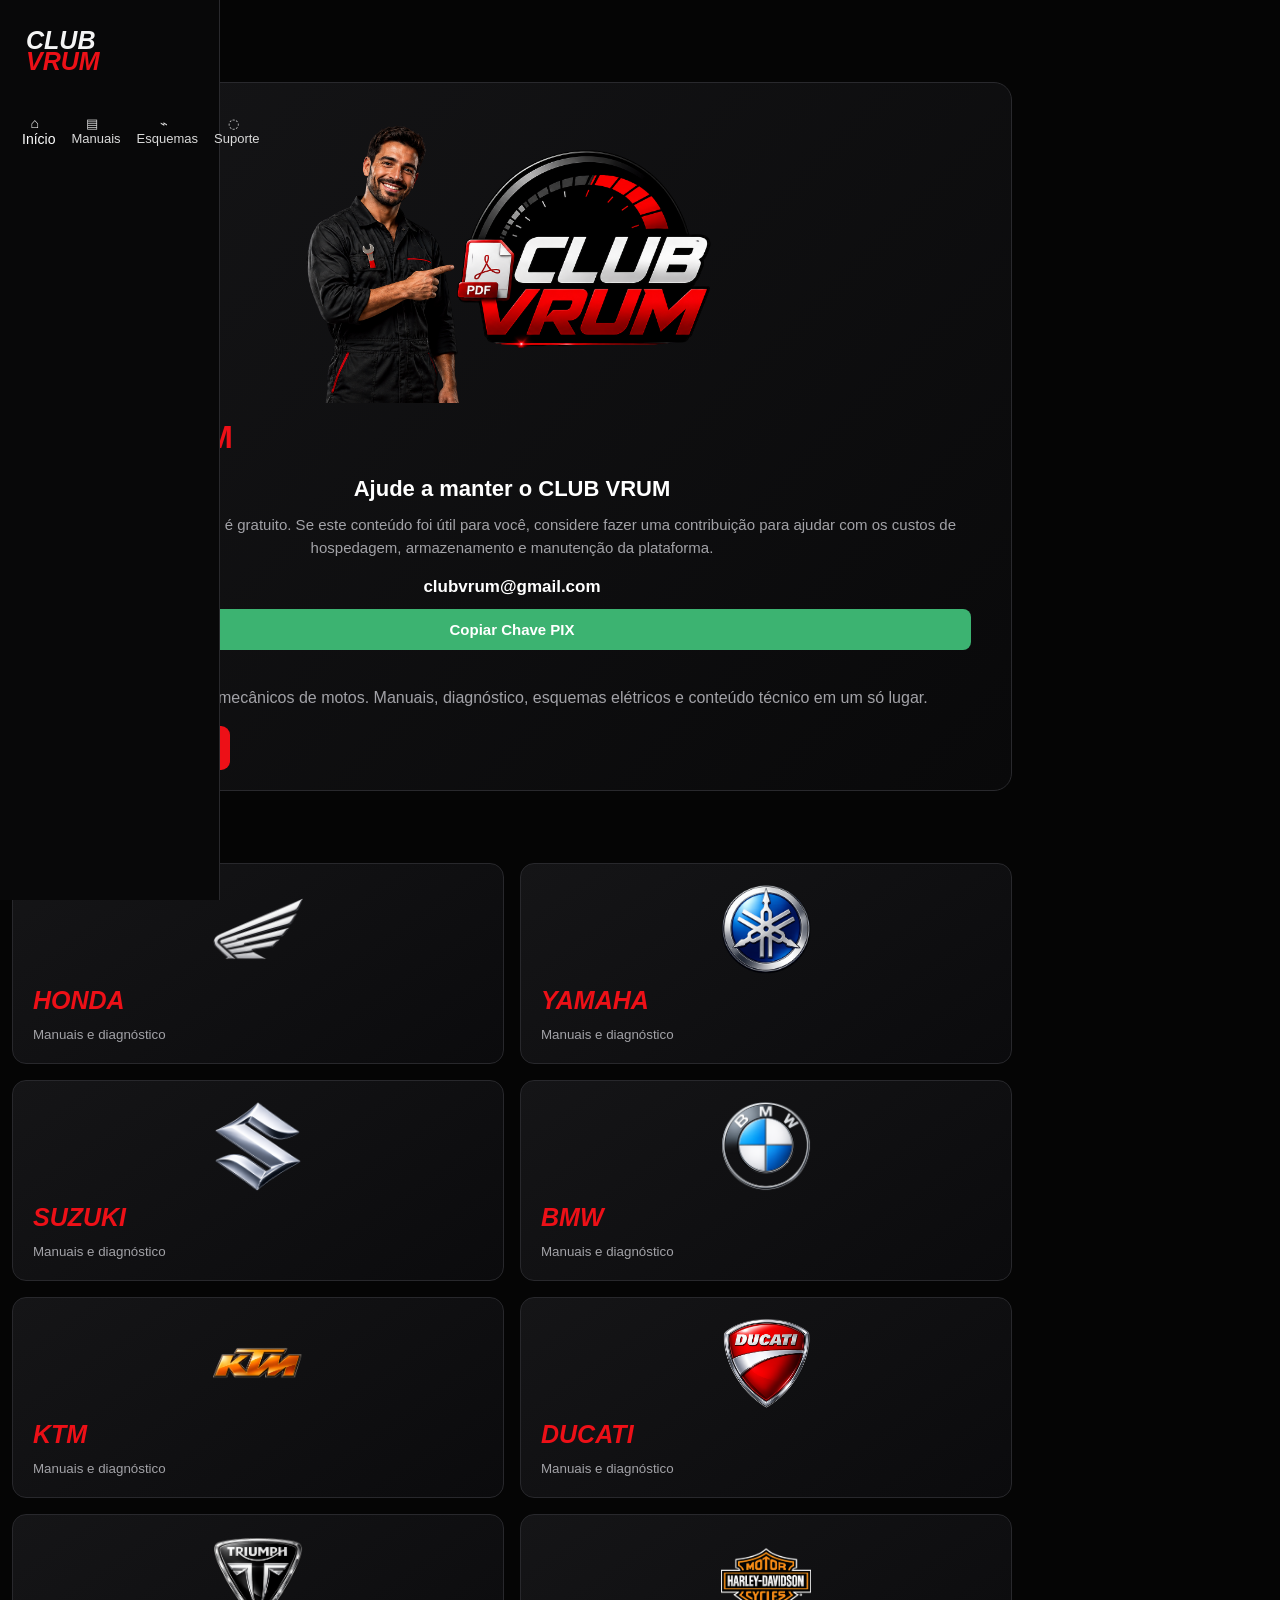
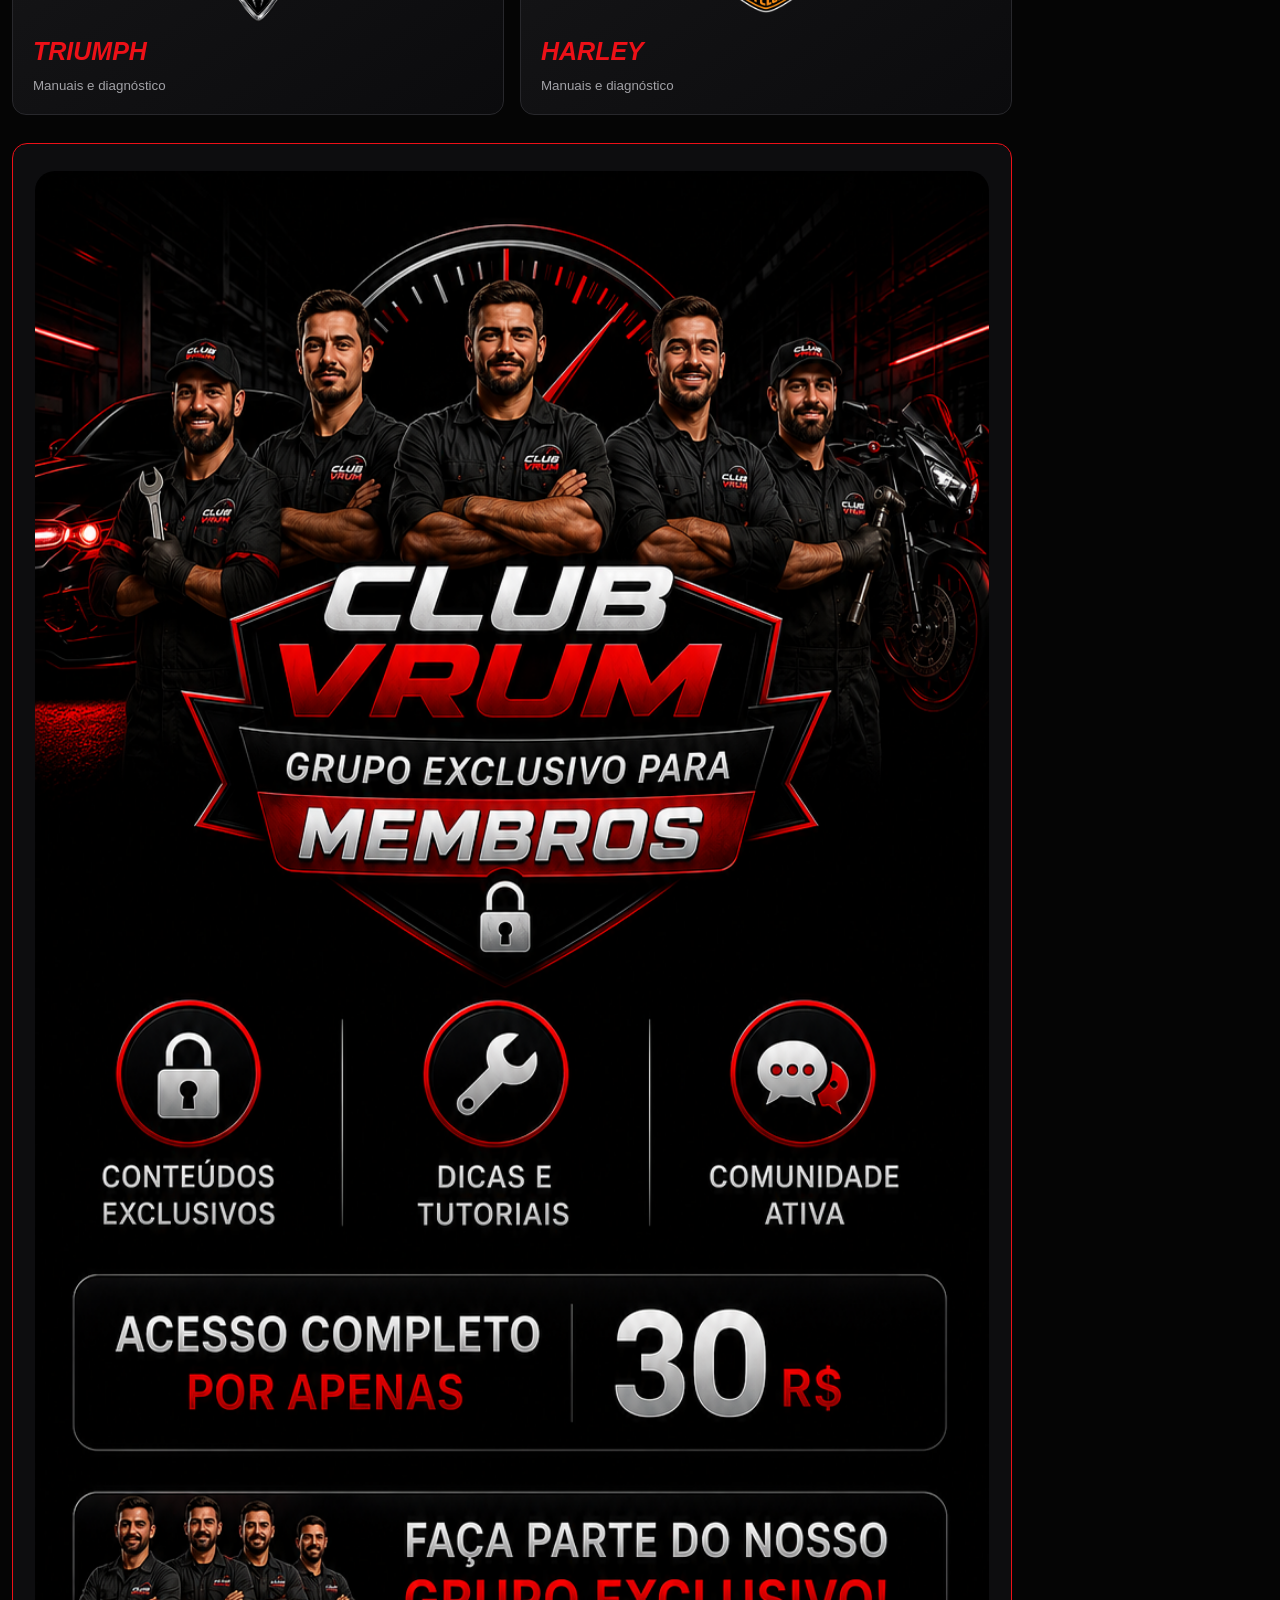
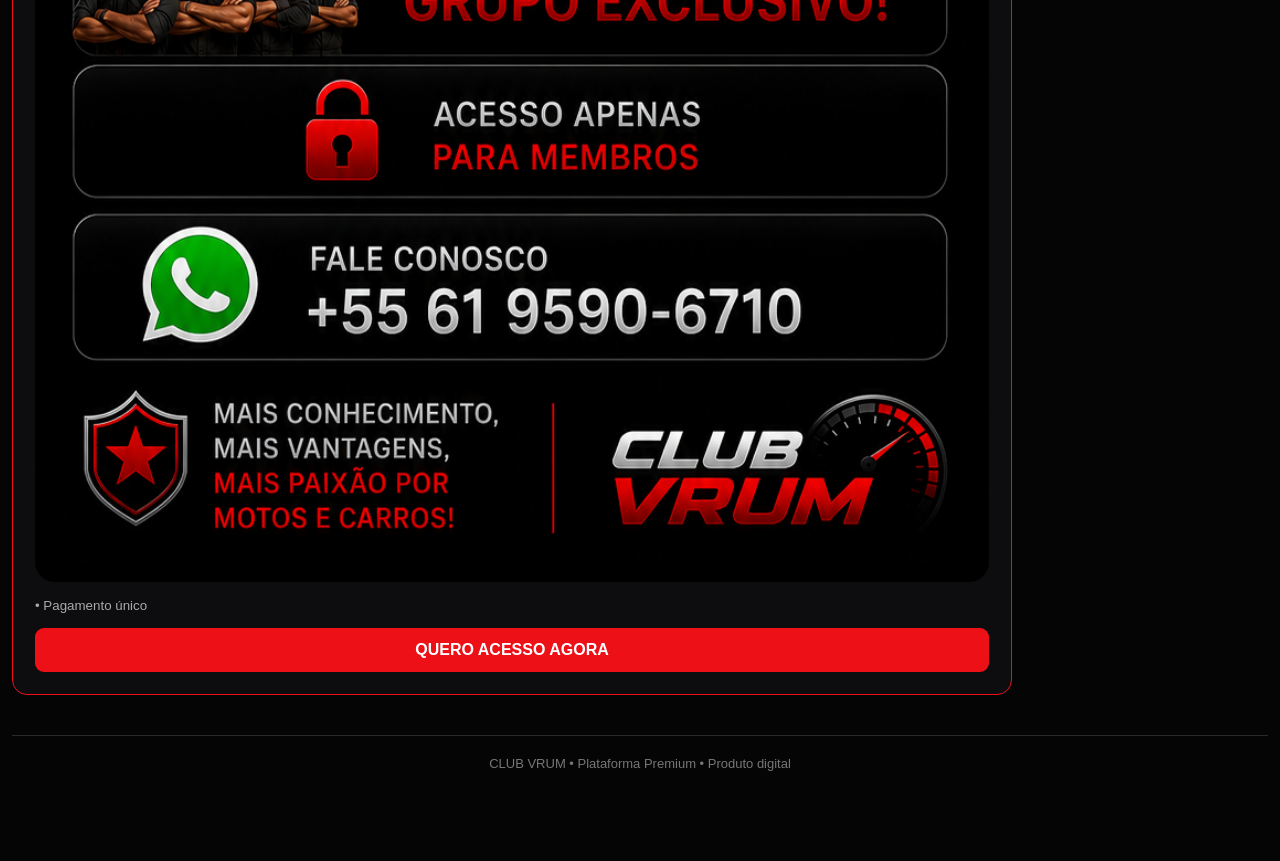
==== index.html @ db2cb75e "primeiro commit" ====
<!DOCTYPE html>
<html lang="pt-BR">
<head>
  <link rel="manifest" href="manifest.json">
  
  
<meta charset="UTF-8">
<meta name="viewport" content="width=device-width, initial-scale=1, viewport-fit=cover">

<meta name="theme-color" content="#000000">
<meta name="mobile-web-app-capable" content="yes">
<meta name="apple-mobile-web-app-capable" content="yes">
<meta name="apple-mobile-web-app-status-bar-style" content="black">


<title>CLUB VRUM</title>

<link rel="stylesheet" href="style.css">
</head>

<body>

<div class="app">

<aside class="sidebar">

<div class="brand">
  CLUB
  <span>VRUM</span>
  
</div>

<nav class="nav">

<button class="active" onclick="showPage('inicio',this)">
  ⌂ &nbsp; Início
</button>

<button onclick="showPage('manuais',this)">
  ▤ &nbsp; Manuais
</button>

<button onclick="showPage('esquemas',this)">
  ⌁ &nbsp; Esquemas
</button>

<button onclick="showPage('suporte',this)">
  ◌ &nbsp; Suporte
</button>


</nav>

</aside>


<main class="main">

<div class="top">

<div class="user">
  ● Área do Mecânico
</div>


</div>


<!-- INÍCIO -->

<section id="inicio" class="page">

<div class="hero">

<div>
<img src="img/logo6.png" class="logo2" alt="logo6">
<p></p>
<h1>
  CLUB <span>VRUM</span>
</h1>

<div class="apoio">
  
  <h3>Ajude a manter o CLUB VRUM</h3>
  
  <p>
    O acesso aos manuais é gratuito. Se este conteúdo foi útil para você,
    considere fazer uma contribuição para ajudar com os custos de hospedagem,
    armazenamento e manutenção da plataforma.
  </p>
  
  <div class="pix">
    <div id="chavePix">clubvrum@gmail.com</div>
    
    <button onclick="copiarPix()">
      Copiar Chave PIX
    </button>
  </div>
  
</div>

<script>
  function copiarPix() {
    navigator.clipboard.writeText("clubvrum@gmail.com");
    alert("Chave PIX copiada!");
  }
</script>


<p>
  
Plataforma premium para mecânicos de motos.
Manuais, diagnóstico, esquemas elétricos e conteúdo técnico em um só lugar.
</p>

<button
  class="cta"
  onclick="openPage('manuais',1)"
>
ACESSAR MANUAIS
</button>

</div>

<div class="hero-art">
VRUM
</div>

</div>


<div class="section">

<h2>Marcas</h2>

<div class="grid" id="brands">
<div class="card" data-key="honda">
    <img src="img/honda.png" class="marcas-icon" alt="Honda">
    <div class="brand-name">HONDA</div>
    <small class="muted">Manuais e diagnóstico</small>
</div>

<div class="card" data-key="yamaha">
    <img src="img/yamaha.png" class="marcas-icon" alt="Yamaha">
    <div class="brand-name">YAMAHA</div>
    <small class="muted">Manuais e diagnóstico</small>
</div>

<div class="card" data-key="suzuki">
  <img src="img/suzuki.png" class="marcas-icon" alt="suzuki">
<div class="brand-name">SUZUKI</div>
<small class="muted">Manuais e diagnóstico</small>
</div>

<div class="card" data-key="bmw">
   <img src="img/bmw.png" class="marcas-icon" alt="bmw">
<div class="brand-name">BMW</div>
<small class="muted">Manuais e diagnóstico</small>
</div>

<div class="card" data-key="ktm">
  <img src="img/ktm.png" class="marcas-icon" alt="ktm">
<div class="brand-name">KTM</div>
<small class="muted">Manuais e diagnóstico</small>
</div>

<div class="card" data-key="ducati">
  <img src="img/ducati.png" class="marcas-icon" alt="ducati">
<div class="brand-name">DUCATI</div>
<small class="muted">Manuais e diagnóstico</small>
</div>

<div class="card" data-key="triumph">
  <img src="img/triumph.png" class="marcas-icon" alt="triumph">
<div class="brand-name">TRIUMPH</div>
<small class="muted">Manuais e diagnóstico</small>
</div>

<div class="card" data-key="harley">
  <img src="img/harley.png" class="marcas-icon" alt="haley">
<div class="brand-name">HARLEY</div>
<small class="muted">Manuais e diagnóstico</small>
</div>

</div>
</div>


<div class="price">



  <img src="img/grupo.png" class="grupo" alt="haley">

<div>
<p></p>
<small>
• Pagamento único
</small>
</div>

<button
class="cta"
onclick="window.open('https://wa.me/qr/I2EMFIJYJ7TVD1')"
>
QUERO ACESSO AGORA
</button>
</div>

</section>


<!-- MANUAIS -->

<section
id="manuais"
class="page"
style="display:none"
>



<div class="card drive-search">

<div class="field">
<img src="img/logo2.png" class="logo2" alt="">

<label for="driveSearch">
<h4>Atenção: É necessário possuir uma conta no Google Drive para armazenar e gerenciar os manuais. Após criar sua conta, você poderá fazer o upload dos arquivos.</h4><p>
    Buscar manual no Google Drive
  </p>

</label>

<input
id="driveSearch"
placeholder="Ex.: Honda-cb-300"
onkeydown="if(event.key==='Enter') searchDrive()"
>

</div>


<button
class="cta"
onclick="searchDrive()"
>
BUSCAR PDFs
</button>


<div
id="driveStatus"
class="diagnostic-result"
>
</div>

<div
    id="driveResults"
    class="drive-results"
>
</div>

</div>

</section>




<!-- ESQUEMAS -->

<section
id="esquemas"
class="page"
style="display:none"
>

<h1>Esquemas Elétricos</h1>

<p>
Acesso organizado aos esquemas por marca e modelo.
</p>


<div class="grid">

<div class="card">
<b>⚡ Injeção eletrônica</b>
<p>Diagramas e conexões.</p>
</div>

<div class="card">
<b>⚡ Sistema de carga</b>
<p>Alternador e regulador.</p>
</div>

<div class="card">
<b>⚡ Partida</b>
<p>Relés e motor de partida.</p>
</div>

</div>

</section>


<!-- SUPORTE -->

<section
id="suporte"
class="page"
style="display:none"
>

<h1>Suporte Técnico</h1>

<p>
Central de atendimento e orientação para membros.
</p>


<div class="card">

<h3>
Precisa de ajuda?
</h3>

<p>
Entre em contato pelo WhatsApp para atendimento.
</p>

<button
class="cta"
onclick="window.open('https://wa.me/qr/I2EMFIJYJ7TVD1')"
>
ABRIR WHATSAPP
</button>

</div>

</section>



<div class="footer">
CLUB VRUM • Plataforma Premium • Produto digital
</div>

</main>

</div>

<script>
if ('serviceWorker' in navigator) {
  navigator.serviceWorker.register('./sw.js');
}
</script>




<script src="loader.js"></script>
<script src="script.js"></script>
</body>
</html>
---- style.css ----
:root {
  --bg: #050505;
  --panel: #101012;
  --panel2: #171719;
  --red: #ed1017;
  --text: #f4f4f4;
  --muted: #a2a2a7;
  --line: #29292d;
}

* {
  box-sizing: border-box;
}

html,
body {
  margin: 0;
  min-height: 100%;
  background: var(--bg);
  color: var(--text);
  font-family: Arial, Helvetica, sans-serif;
}

button,
input,
select {
  font: inherit;
}

button {
  cursor: pointer;
}

.app {
  min-height: 100vh;
  display: flex;
}

/* ===========================
   MENU LATERAL (DESKTOP)
=========================== */



.apoio {
  border-radius: 12px;
  padding: 20px;
  color: #ddd;
  text-align: center;
}

.apoio h3 {
  margin: 0 0 12px;
  color: #fff;
  font-size: 22px;
}

.apoio p {
  margin: 0;
  color: #aaa;
  line-height: 1.6;
  font-size: 15px;
}

.pix {
  margin-top: 18px;
}

#chavePix {
  color: #fff;
  font-size: 17px;
  font-weight: 600;
  margin-bottom: 12px;
  word-break: break-all;
}

.pix button {
  width: 100%;
  padding: 12px;
  border: none;
  border-radius: 8px;
  background: #3CB371;
  color: #fff;
  font-size: 15px;
  font-weight: 600;
  cursor: pointer;
}






.logo {
  width: 100%;
  height: 300px;
  object-fit: contain;
  display: block;
  margin: 0 auto 2px;
}

.logo2 {
  width: 100%;
height: 300px;
object-fit: contain;
display: block;
margin: 0 auto 2px;
}




.sidebar {
  position: fixed;
  left: 0;
  top: 0;
  bottom: 0;
  width: 220px;
  background: #080809;
  border-right: 1px solid var(--line);
  padding: 22px 14px;
  z-index: 10;
}

.brand {
  font-size: 25px;
  font-weight: 900;
  font-style: italic;
  line-height: .85;
  margin: 8px 12px 34px;
}

.brand span {
  display: block;
  color: var(--red);
}

.nav button {
  display: block;
  width: 100%;
  border: 0;
  background: transparent;
  color: #dadada;
  text-align: left;
  border-radius: 10px;
  padding: 13px 14px;
  margin: 5px 0;
  transition: .25s;
}

.nav button:hover {
  background: #19191c;
  color: #fff;
}

.nav button.active {
  background: transparent;
  color: #ffffff;
  font-size: 14px;
}

.main {
  margin-left: 220px;
  width: calc(100% - 220px);
  min-width: 0;
  padding: 22px 30px 40px;
  display: flex;
  flex-direction: column;
}

.top {
  display: flex;
  align-items: center;
  gap: 14px;
  margin-bottom: 22px;
}

.search {
  width: min(620px, 100%);
  background: #111113;
  border: 1px solid var(--line);
  border-radius: 10px;
  padding: 13px 16px;
  color: #fff;
  outline: none;
}

.search:focus {
  border-color: #555;
}

.user {
  border: 1px solid var(--line);
  border-radius: 10px;
  padding: 12px 15px;
  color: #bbb;
  white-space: nowrap;
}

.page {
  max-width: 1000px;
  
}

.page h1 {
  font-size: 40px;
  margin: 20px 0 10px;
}

.page p {
  color: var(--muted);
  line-height: 1.5;
}
/* ===========================
   HERO
=========================== */

.hero {
  padding: 28px;
  border: 1px solid var(--line);
  border-radius: 18px;
  background: linear-gradient(135deg, #151517, #09090a);
  display: flex;
  justify-content: space-between;
  align-items: center;
  gap: 25px;
}

.hero h1 {
  margin: 0;
  font-size: 38px;
  font-weight: 900;
  letter-spacing: 1px;
}

.hero h1 span {
  color: var(--red);
}

.hero-art {
  font-size: 70px;
  font-weight: 900;
  font-style: italic;
  color: #222;
}

/* ===========================
   SEÇÕES
=========================== */

.section {
  margin-top: 28px;
}

.section h2 {
  font-size: 22px;
  margin-bottom: 18px;
}

/* ===========================
   GRID DE MARCAS
=========================== */

.grid {
  display: grid;
  gap: 16px;
}

#brands {
  display: grid;
  grid-template-columns: repeat(3, 1fr);
  gap: 16px;
}

/* ===========================
   CARDS
=========================== */

.card {
  background: linear-gradient(145deg, #151517, #0b0b0d);
  border: 1px solid #28282c;
  border-radius: 14px;
  padding: 20px;
  transition: .25s;
}

.card:hover {
  border-color: var(--red);
  transform: translateY(-3px);
}

.brand-name {
  font-size: 25px;
  font-weight: 900;
  font-style: italic;
  color: var(--red);
  margin-bottom: 10px;
}

.muted {
  color: var(--muted);
}

/* ===========================
   LOGOS
=========================== */

.marcas-icon {
  width: 90px;
  height: 90px;
  object-fit: contain;
  display: block;
  margin: 0 auto 12px;
}


.grupo {
  width: 100%;
  object-fit: contain;
  margin-top: -10px;
  display: block;
height: auto;
margin: 05px 0;
padding: 0px;

border-radius: 20px
}



/* ===========================
   BOTÃO
=========================== */

.cta {
  background: var(--red);
  color: #fff;
  border: none;
  border-radius: 9px;
  padding: 13px 20px;
  font-weight: bold;
  transition: .25s;
}

.cta:hover {
  background: #ff1c23;
}

/* ===========================
   PREÇO
=========================== */

.price {
  display: flex;
  justify-content: space-between;
  align-items: center;
  gap: 20px;
  margin-top: 28px;
  padding: 22px;
  border: 1px solid var(--red);
  border-radius: 15px;
  background: #0d0d0f;
}

.price strong {
  font-size: 34px;
}

.price small {
  display: block;
  margin-top: 5px;
  color: #aaa;
}

/* ===========================
   FORMULÁRIOS
=========================== */

.form-card {
  max-width: 700px;
  padding: 24px;
  margin-top: 24px;
}

.field {
  margin-bottom: 18px;
}

.field label {
  display: block;
  margin-bottom: 8px;
  font-size: 14px;
  color: #ddd;
}

.field input,
.field select {
  width: 100%;
  height: 54px;
  background: #151517;
  border: 1px solid #303035;
  border-radius: 10px;
  color: #fff;
  padding: 0 15px;
  outline: none;
}

.field input:focus,
.field select:focus {
  border-color: var(--red);
}

.diagnostic-result {
  display: none;
  margin-top: 18px;
  padding: 16px;
  background: #111;
  border: 1px solid #333;
  border-radius: 10px;
  color: #ddd;
}
/* ===========================
   PESQUISA DRIVE
=========================== */

.drive-search{
  max-width:1000px;
  margin-top:0px;
}

.drive-search .field{
  margin-bottom:12px;
}

.drive-results{
  margin-top:20px;
}

#driveResults{
  display:flex;
  flex-direction:column;
  gap:12px;
}

#driveResults .card{
    display:flex;
    align-items:center;
    justify-content:space-between;
    padding:12px 16px;
    margin-bottom:10px;
    border-radius:10px;
}

.pdf-icon{
    font-size:22px;
    margin-right:12px;
}

.pdf-title{
    font-size:15px;
    margin:0;
}

#driveResults .card p{
    display:none; /* Esconde o texto "Manual técnico encontrado..." */
}

#driveResults .cta{
    width:auto;
    padding:8px 16px;
    margin:0;
}

/* ===========================
   PDF
=========================== */

.pdf-card{
  display:flex;
  flex-direction:column;
  gap:8px;
}

.pdf-icon{
  font-size:34px;
  color:var(--red);
  font-weight:900;
}

.pdf-title{
  font-size:17px;
  font-weight:bold;
  line-height:1.35;
  word-break:break-word;
}

/* ===========================
   STATUS
=========================== */

.loading{
  display:inline-block;
  margin-left:8px;
}

.error-box{
  color:#ff8b8b;
}

.success-box{
  color:#8cffae;
}

/* ===========================
   FOOTER
=========================== */

.footer{
  margin-top:40px;
  padding-top:20px;
  border-top:1px solid var(--line);
  text-align:center;
  color:#777;
  font-size:13px;
}

/* ===========================
   LOADER CLUB VRUM
=========================== */

#cvLoader{
  position:fixed;
  inset:0;
  background:rgba(0,0,0,.88);
  backdrop-filter:blur(6px);
  display:flex;
  justify-content:center;
  align-items:center;
  opacity:0;
  visibility:hidden;
  transition:.35s;
  z-index:999999;
}

#cvLoader.show{
  opacity:1;
  visibility:visible;
}

.cv-box{
  text-align:center;
}

.cv-box h2{
  color:#fff;
  font-size:34px;
  letter-spacing:2px;
  margin-bottom:12px;
}

.cv-box h2 span{
  color:var(--red);
}

#cvText{
  color:#999;
  margin-bottom:35px;
  font-size:17px;
  height:20px;
}

.cv-wave{
  display:flex;
  justify-content:center;
  gap:12px;
}

.cv-wave span{
  width:14px;
  height:14px;
  border-radius:50%;
  background:var(--red);
  animation:wave 1.2s infinite;
}

.cv-wave span:nth-child(2){
  animation-delay:.15s;
}

.cv-wave span:nth-child(3){
  animation-delay:.30s;
}

.cv-wave span:nth-child(4){
  animation-delay:.45s;
}

.cv-wave span:nth-child(5){
  animation-delay:.60s;
}

@keyframes wave{

  0%,100%{
    transform:translateY(0) scale(.6);
    opacity:.3;
  }

  50%{
    transform:translateY(-18px) scale(1.4);
    opacity:1;
    box-shadow:0 0 15px var(--red);
  }

}

/* ===========================
   RESPONSIVO
=========================== */

@media (max-width:768px){

  .sidebar{
    left:0;
    right:0;
    top:auto;
    bottom:0;
    width:100%;
    height:65px;
    padding:6px;
    border-top:1px solid var(--line);
    border-right:none;
    display:flex;
    justify-content:center;
    align-items:center;
    z-index:999;
  }

  #brands{
    grid-template-columns:repeat(2,1fr);
  }

  .brand{
    display:none;
  }

}

  .nav{
    display:flex;
    width:100%;
    justify-content:space-around;
    align-items:center;
  }

  .nav button{
    width:auto;
    margin:0;
    padding:8px;
    font-size:13px;
    text-align:center;
  }

  .main{
    margin-left:0;
    width:100%;
    padding:16px 12px 90px;
  }

  .hero{
    display:block;
    padding:20px;
  }

  .hero-art{
    display:none;
  }

  .hero h1{
    font-size:30px;
  }

  .page h1{
    font-size:32px;
  }

  #brands{
    grid-template-columns:repeat(2,1fr);
  }

  .price{
    display:block;
  }

  .price .cta{
    width:100%;
    margin-top:15px;
  }


@media (max-width:420px){

  #brands {
    grid-template-columns: repeat(2, 1fr);
  }

  .page h1{
    font-size:28px;
  }

  .cta{
    width:100%;
  }

}
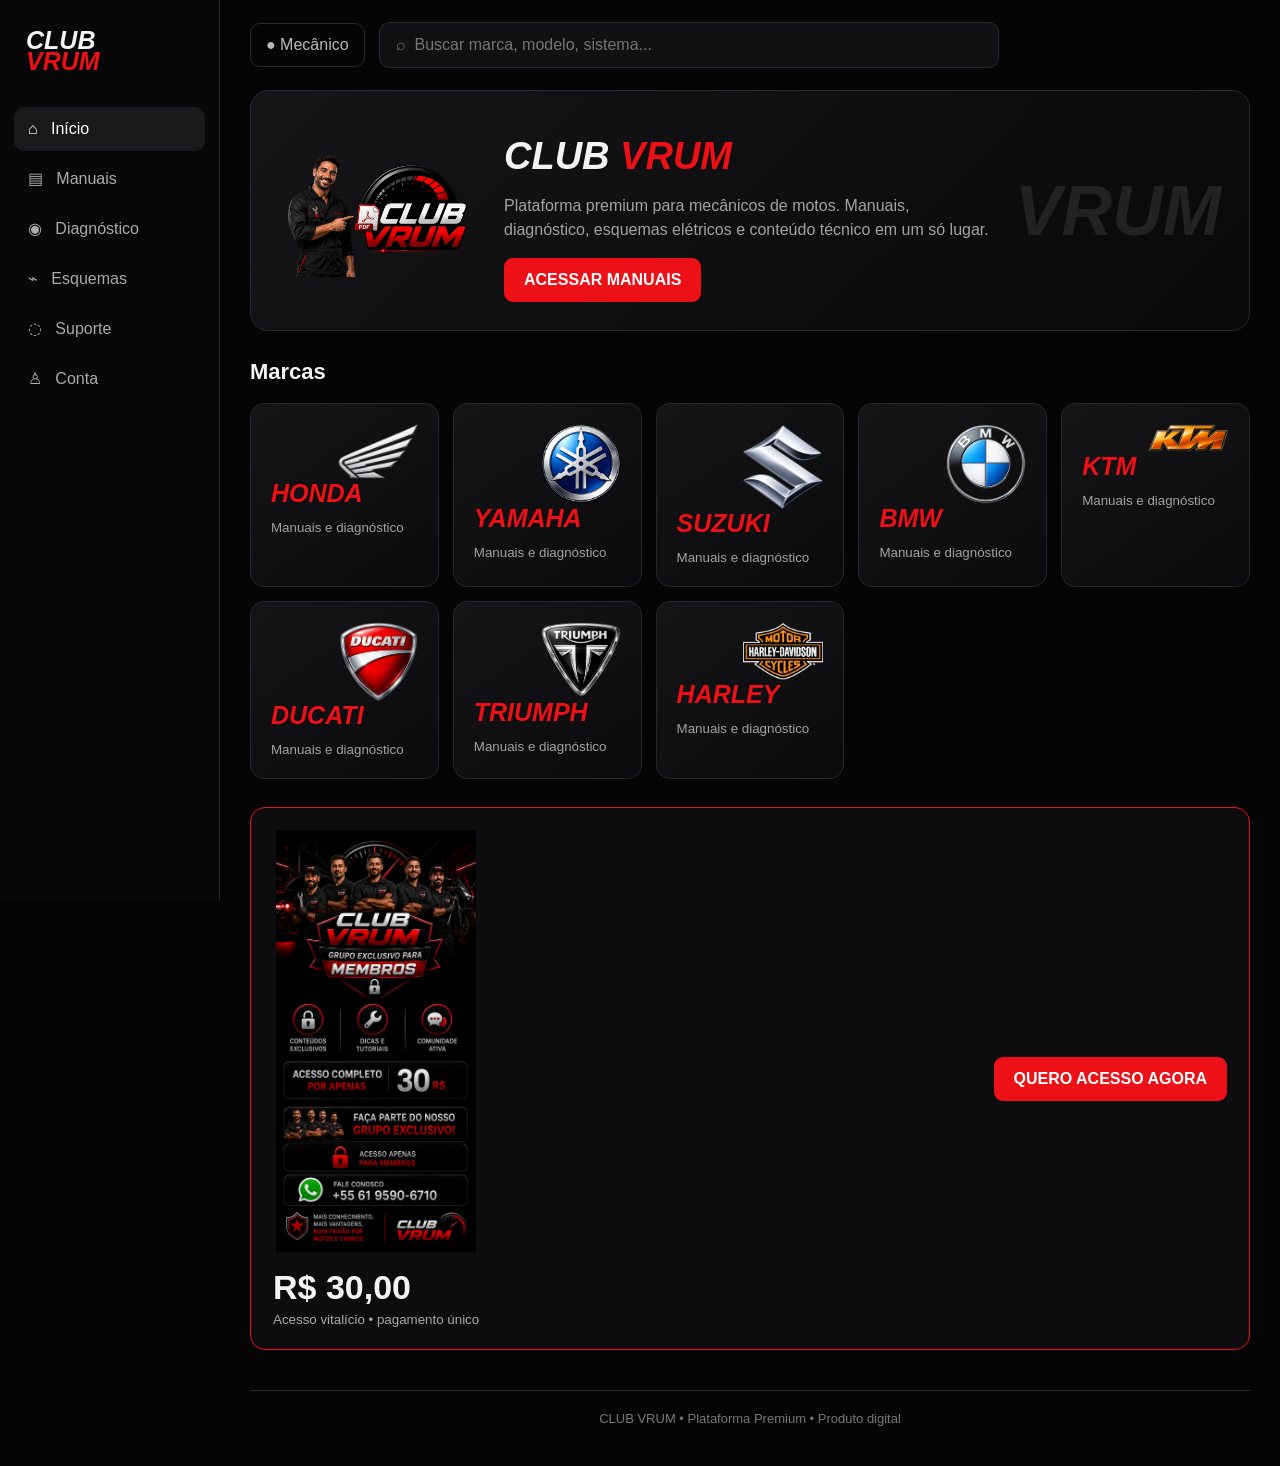
==== commit dec44c6d: "atualizaao proeto" ====
--- a/index.html
+++ b/index.html
@@ -1,366 +1,238 @@
 <!DOCTYPE html>
 <html lang="pt-BR">
+
 <head>
-  <link rel="manifest" href="manifest.json">
-  
-  
-<meta charset="UTF-8">
-<meta name="viewport" content="width=device-width, initial-scale=1, viewport-fit=cover">
-
-<meta name="theme-color" content="#000000">
-<meta name="mobile-web-app-capable" content="yes">
-<meta name="apple-mobile-web-app-capable" content="yes">
-<meta name="apple-mobile-web-app-status-bar-style" content="black">
-
-
-<title>CLUB VRUM</title>
-
-<link rel="stylesheet" href="style.css">
+  <meta charset="UTF-8">
+  <meta name="viewport" content="width=device-width, initial-scale=1, viewport-fit=cover">
+  <title>CLUB VRUM</title>
+  <link rel="stylesheet" href="style.css">
 </head>
 
 <body>
-
-<div class="app">
-
-<aside class="sidebar">
-
-<div class="brand">
-  CLUB
-  <span>VRUM</span>
-  
-</div>
-
-<nav class="nav">
-
-<button class="active" onclick="showPage('inicio',this)">
-  ⌂ &nbsp; Início
-</button>
-
-<button onclick="showPage('manuais',this)">
-  ▤ &nbsp; Manuais
-</button>
-
-<button onclick="showPage('esquemas',this)">
-  ⌁ &nbsp; Esquemas
-</button>
-
-<button onclick="showPage('suporte',this)">
-  ◌ &nbsp; Suporte
-</button>
-
-
-</nav>
-
-</aside>
-
-
-<main class="main">
-
-<div class="top">
-
-<div class="user">
-  ● Área do Mecânico
-</div>
-
-
-</div>
-
-
-<!-- INÍCIO -->
-
-<section id="inicio" class="page">
-
-<div class="hero">
-
-<div>
-<img src="img/logo6.png" class="logo2" alt="logo6">
-<p></p>
-<h1>
-  CLUB <span>VRUM</span>
-</h1>
-
-<div class="apoio">
-  
-  <h3>Ajude a manter o CLUB VRUM</h3>
-  
-  <p>
-    O acesso aos manuais é gratuito. Se este conteúdo foi útil para você,
-    considere fazer uma contribuição para ajudar com os custos de hospedagem,
-    armazenamento e manutenção da plataforma.
-  </p>
-  
-  <div class="pix">
-    <div id="chavePix">clubvrum@gmail.com</div>
-    
-    <button onclick="copiarPix()">
-      Copiar Chave PIX
-    </button>
+  <div class="app">
+    <aside class="sidebar">
+
+      <div class="brand">CLUB <span>VRUM</span></div>
+      <nav class="nav">
+        <button class="active" onclick="showPage('inicio',this)">⌂ &nbsp; Início</button>
+        <button onclick="showPage('manuais',this)">▤ &nbsp; Manuais</button>
+        <button onclick="showPage('diagnostico',this)">◉ &nbsp; Diagnóstico</button>
+        <button onclick="showPage('esquemas',this)">⌁ &nbsp; Esquemas</button>
+        <button onclick="showPage('suporte',this)">◌ &nbsp; Suporte</button>
+        <button onclick="showPage('conta',this)">♙ &nbsp; Conta</button>
+      </nav>
+    </aside>
+
+    <main class="main">
+      <div class="top">
+        <div class="user">● Mecânico</div>
+        <input id="search" class="search" placeholder="⌕  Buscar marca, modelo, sistema..." oninput="filterBrands()">
+      </div>
+
+      <section id="inicio" class="page">
+        <div class="hero">
+          <img src="img/logo.png" class="logo" alt="">
+          <div>
+            <p></p>
+            <h1>CLUB <span>VRUM</span></h1>
+            <p>Plataforma premium para mecânicos de motos. Manuais, diagnóstico, esquemas elétricos e conteúdo técnico
+              em um só lugar.</p><button class="cta" onclick="openPage('manuais',1)">ACESSAR MANUAIS</button>
+          </div>
+          <div class="hero-art">VRUM</div>
+        </div>
+        <div class="section">
+          <h2>Marcas</h2>
+          <div class="grid" id="brands">
+            <div class="card" data-key="honda"><img src="img/honda.png" class="marcas" alt="">
+              <div class="brand-name">HONDA</div><small class="muted">Manuais e diagnóstico</small>
+            </div>
+            <div class="card" data-key="yamaha"><img src="img/yamaha.png" class="marcas" alt="">
+              <div class="brand-name">YAMAHA</div><small class="muted">Manuais e diagnóstico</small>
+            </div>
+            <div class="card" data-key="suzuki"><img src="img/suzuki.png" class="marcas" alt="">
+              <div class="brand-name">SUZUKI</div><small class="muted">Manuais e diagnóstico</small>
+            </div>
+            <div class="card" data-key="bmw"><img src="img/bmw.png" class="marcas" alt="">
+              <div class="brand-name">BMW</div><small class="muted">Manuais e diagnóstico</small>
+            </div>
+            <div class="card" data-key="ktm"><img src="img/ktm.png" class="marcas" alt="">
+              <div class="brand-name">KTM</div><small class="muted">Manuais e diagnóstico</small>
+            </div>
+            <div class="card" data-key="ducati"><img src="img/ducati.png" class="marcas" alt="">
+              <div class="brand-name">DUCATI</div><small class="muted">Manuais e diagnóstico</small>
+            </div>
+            <div class="card" data-key="triumph"><img src="img/triumph.png" class="marcas" alt="">
+              <div class="brand-name">TRIUMPH</div><small class="muted">Manuais e diagnóstico</small>
+            </div>
+            <div class="card" data-key="harley"><img src="img/harley.png" class="marcas" alt="">
+              <div class="brand-name">HARLEY</div><small class="muted">Manuais e diagnóstico</small>
+            </div>
+          </div>
+        </div>
+        <div class="price">
+          <div><img src="img/grupo.png" class="grupo" alt="">
+            <p></p><strong>R$ 30,00</strong><small>Acesso vitalício • pagamento único</small>
+          </div><button class="cta" onclick="alert('Área de pagamento demonstrativa. Integre seu checkout aqui.')">QUERO
+            ACESSO AGORA</button>
+        </div>
+      </section>
+
+
+
+
+
+
+
+
+
+
+
+
+
+
+
+      <section id="manuais" class="page" style="display:none">
+
+
+
+        <div class="card drive-search">
+
+          <div class="field">
+            <img src="img/logo.png" class="logo" alt="">
+
+
+
+
+            <div class="apoio">
+
+              <h3>Ajude a manter o CLUB VRUM'</h3>
+
+              <p>
+                O acesso aos manuais é gratuito. Se este conteúdo foi útil para você,
+                considere fazer uma contribuição para ajudar com os custos de hospedagem,
+                armazenamento e manutenção da plataforma.
+              </p>
+
+              <div class="pix">
+                <div id="chavePix">clubvrum@gmail.com</div>
+
+                <button onclick="copiarPix()">
+                  Copiar Chave PIX
+                </button>
+              </div>
+
+            </div>
+
+            <script>
+              function copiarPix() {
+                navigator.clipboard.writeText("clubvrum@gmail.com");
+                alert("Chave PIX copiada!");
+              }
+            </script>
+
+
+
+            <label for="driveSearch">
+              <h4>Atenção: É necessário possuir uma conta no Google Drive para armazenar e gerenciar os manuais. Após
+                criar sua conta, você poderá fazer o upload dos arquivos.</h4>
+              <p>
+                Buscar manual no Google Drive
+              </p>
+
+            </label>
+
+            <input id="driveSearch" placeholder="Ex.: Honda-cb-300" onkeydown="if(event.key==='Enter') searchDrive()">
+
+          </div>
+
+
+          <button class="cta" onclick="searchDrive()">
+            BUSCAR PDFs
+          </button>
+
+
+          <div id="driveStatus" class="diagnostic-result">
+          </div>
+
+          <div id="driveResults" class="drive-results">
+          </div>
+
+        </div>
+
+      </section>
+
+
+
+
+
+
+      <section id="diagnostico" class="page" style="display:none">
+        <h1>Diagnóstico</h1>
+        <p>Selecione uma marca e modelo para iniciar uma consulta técnica.</p>
+        <div class="card form-card">
+          <div class="field"><label for="marca">Marca da motocicleta</label>
+            <select id="marca" onchange="loadModels()">
+              <option value="">Selecione uma marca...</option>
+              <option>Honda</option>
+              <option>Yamaha</option>
+              <option>Suzuki</option>
+              <option>BMW</option>
+              <option>KTM</option>
+              <option>Ducati</option>
+              <option>Triumph</option>
+              <option>Harley-Davidson</option>
+            </select>
+          </div>
+          <div class="field"><label for="modelo">Modelo</label>
+            <select id="modelo" disabled>
+              <option value="">Primeiro selecione a marca...</option>
+            </select>
+          </div>
+          <button class="cta" onclick="startDiagnostic()">INICIAR DIAGNÓSTICO</button>
+          <div id="result" class="diagnostic-result"></div>
+        </div>
+      </section>
+
+      <section id="esquemas" class="page" style="display:none">
+        <h1>Esquemas Elétricos</h1>
+        <p>Acesso organizado aos esquemas por marca e modelo.</p>
+        <div class="grid">
+          <div class="card"><b>⚡ Injeção eletrônica</b>
+            <p>Diagramas e conexões.</p>
+          </div>
+          <div class="card"><b>⚡ Sistema de carga</b>
+            <p>Alternador e regulador.</p>
+          </div>
+          <div class="card"><b>⚡ Partida</b>
+            <p>Relés e motor de partida.</p>
+          </div>
+        </div>
+      </section>
+
+      <section id="suporte" class="page" style="display:none">
+        <h1>Suporte Técnico</h1>
+        <p>Central de atendimento e orientação para membros.</p>
+        <div class="card">
+          <h3>Precisa de ajuda?</h3>
+          <p>Entre em contato pelo WhatsApp para atendimento.</p><button class="cta"
+            onclick="window.open('https://wa.me/5561995906710','_blank')">ABRIR WHATSAPP</button>
+        </div>
+      </section>
+
+      <section id="conta" class="page" style="display:none">
+        <h1>Minha Conta</h1>
+        <div class="card">
+          <h3>Acesso vitalício</h3>
+          <p>Plano ativo • Pagamento único</p><button class="cta">GERENCIAR ACESSO</button>
+        </div>
+      </section>
+
+      <div class="footer">CLUB VRUM • Plataforma Premium • Produto digital</div>
+    </main>
   </div>
-  
-</div>
-
-<script>
-  function copiarPix() {
-    navigator.clipboard.writeText("clubvrum@gmail.com");
-    alert("Chave PIX copiada!");
-  }
-</script>
-
-
-<p>
-  
-Plataforma premium para mecânicos de motos.
-Manuais, diagnóstico, esquemas elétricos e conteúdo técnico em um só lugar.
-</p>
-
-<button
-  class="cta"
-  onclick="openPage('manuais',1)"
->
-ACESSAR MANUAIS
-</button>
-
-</div>
-
-<div class="hero-art">
-VRUM
-</div>
-
-</div>
-
-
-<div class="section">
-
-<h2>Marcas</h2>
-
-<div class="grid" id="brands">
-<div class="card" data-key="honda">
-    <img src="img/honda.png" class="marcas-icon" alt="Honda">
-    <div class="brand-name">HONDA</div>
-    <small class="muted">Manuais e diagnóstico</small>
-</div>
-
-<div class="card" data-key="yamaha">
-    <img src="img/yamaha.png" class="marcas-icon" alt="Yamaha">
-    <div class="brand-name">YAMAHA</div>
-    <small class="muted">Manuais e diagnóstico</small>
-</div>
-
-<div class="card" data-key="suzuki">
-  <img src="img/suzuki.png" class="marcas-icon" alt="suzuki">
-<div class="brand-name">SUZUKI</div>
-<small class="muted">Manuais e diagnóstico</small>
-</div>
-
-<div class="card" data-key="bmw">
-   <img src="img/bmw.png" class="marcas-icon" alt="bmw">
-<div class="brand-name">BMW</div>
-<small class="muted">Manuais e diagnóstico</small>
-</div>
-
-<div class="card" data-key="ktm">
-  <img src="img/ktm.png" class="marcas-icon" alt="ktm">
-<div class="brand-name">KTM</div>
-<small class="muted">Manuais e diagnóstico</small>
-</div>
-
-<div class="card" data-key="ducati">
-  <img src="img/ducati.png" class="marcas-icon" alt="ducati">
-<div class="brand-name">DUCATI</div>
-<small class="muted">Manuais e diagnóstico</small>
-</div>
-
-<div class="card" data-key="triumph">
-  <img src="img/triumph.png" class="marcas-icon" alt="triumph">
-<div class="brand-name">TRIUMPH</div>
-<small class="muted">Manuais e diagnóstico</small>
-</div>
-
-<div class="card" data-key="harley">
-  <img src="img/harley.png" class="marcas-icon" alt="haley">
-<div class="brand-name">HARLEY</div>
-<small class="muted">Manuais e diagnóstico</small>
-</div>
-
-</div>
-</div>
-
-
-<div class="price">
-
-
-
-  <img src="img/grupo.png" class="grupo" alt="haley">
-
-<div>
-<p></p>
-<small>
-• Pagamento único
-</small>
-</div>
-
-<button
-class="cta"
-onclick="window.open('https://wa.me/qr/I2EMFIJYJ7TVD1')"
->
-QUERO ACESSO AGORA
-</button>
-</div>
-
-</section>
-
-
-<!-- MANUAIS -->
-
-<section
-id="manuais"
-class="page"
-style="display:none"
->
-
-
-
-<div class="card drive-search">
-
-<div class="field">
-<img src="img/logo2.png" class="logo2" alt="">
-
-<label for="driveSearch">
-<h4>Atenção: É necessário possuir uma conta no Google Drive para armazenar e gerenciar os manuais. Após criar sua conta, você poderá fazer o upload dos arquivos.</h4><p>
-    Buscar manual no Google Drive
-  </p>
-
-</label>
-
-<input
-id="driveSearch"
-placeholder="Ex.: Honda-cb-300"
-onkeydown="if(event.key==='Enter') searchDrive()"
->
-
-</div>
-
-
-<button
-class="cta"
-onclick="searchDrive()"
->
-BUSCAR PDFs
-</button>
-
-
-<div
-id="driveStatus"
-class="diagnostic-result"
->
-</div>
-
-<div
-    id="driveResults"
-    class="drive-results"
->
-</div>
-
-</div>
-
-</section>
-
-
-
-
-<!-- ESQUEMAS -->
-
-<section
-id="esquemas"
-class="page"
-style="display:none"
->
-
-<h1>Esquemas Elétricos</h1>
-
-<p>
-Acesso organizado aos esquemas por marca e modelo.
-</p>
-
-
-<div class="grid">
-
-<div class="card">
-<b>⚡ Injeção eletrônica</b>
-<p>Diagramas e conexões.</p>
-</div>
-
-<div class="card">
-<b>⚡ Sistema de carga</b>
-<p>Alternador e regulador.</p>
-</div>
-
-<div class="card">
-<b>⚡ Partida</b>
-<p>Relés e motor de partida.</p>
-</div>
-
-</div>
-
-</section>
-
-
-<!-- SUPORTE -->
-
-<section
-id="suporte"
-class="page"
-style="display:none"
->
-
-<h1>Suporte Técnico</h1>
-
-<p>
-Central de atendimento e orientação para membros.
-</p>
-
-
-<div class="card">
-
-<h3>
-Precisa de ajuda?
-</h3>
-
-<p>
-Entre em contato pelo WhatsApp para atendimento.
-</p>
-
-<button
-class="cta"
-onclick="window.open('https://wa.me/qr/I2EMFIJYJ7TVD1')"
->
-ABRIR WHATSAPP
-</button>
-
-</div>
-
-</section>
-
-
-
-<div class="footer">
-CLUB VRUM • Plataforma Premium • Produto digital
-</div>
-
-</main>
-
-</div>
-
-<script>
-if ('serviceWorker' in navigator) {
-  navigator.serviceWorker.register('./sw.js');
-}
-</script>
-
-
-
-
-<script src="loader.js"></script>
-<script src="script.js"></script>
+
+  <script src="script.js"></script>
+
 </body>
+
 </html>
--- a/style.css
+++ b/style.css
@@ -1,717 +1,570 @@
-
 :root {
-  --bg: #050505;
-  --panel: #101012;
-  --panel2: #171719;
-  --red: #ed1017;
-  --text: #f4f4f4;
-  --muted: #a2a2a7;
-  --line: #29292d;
+    --bg: #050505;
+    --panel: #101012;
+    --panel2: #171719;
+    --red: #ed1017;
+    --text: #f4f4f4;
+    --muted: #a2a2a7;
+    --line: #29292d
 }
 
 * {
-  box-sizing: border-box;
+    box-sizing: border-box
 }
 
 html,
 body {
-  margin: 0;
-  min-height: 100%;
-  background: var(--bg);
-  color: var(--text);
-  font-family: Arial, Helvetica, sans-serif;
+    margin: 0;
+    min-height: 100%;
+    background: var(--bg);
+    color: var(--text);
+    font-family: Arial, Helvetica, sans-serif
 }
 
 button,
 input,
 select {
-  font: inherit;
+    font: inherit
 }
 
 button {
-  cursor: pointer;
+    cursor: pointer
 }
 
 .app {
-  min-height: 100vh;
-  display: flex;
-}
-
-/* ===========================
-   MENU LATERAL (DESKTOP)
-=========================== */
+    min-height: 100vh;
+    display: flex
+}
+
+.sidebar {
+    position: fixed;
+    left: 0;
+    top: 0;
+    bottom: 0;
+    width: 220px;
+    background: #080809;
+    border-right: 1px solid var(--line);
+    padding: 22px 14px;
+    z-index: 10
+}
+
+.brand {
+    font-size: 25px;
+    font-weight: 900;
+    font-style: italic;
+    line-height: .85;
+    margin: 8px 12px 34px
+}
+
+.brand span {
+    display: block;
+    color: var(--red)
+}
+
+.nav button {
+    display: block;
+    width: 100%;
+    border: 0;
+    background: transparent;
+    color: #aaa;
+    text-align: left;
+    border-radius: 10px;
+    padding: 13px 14px;
+    margin: 5px 0
+}
+
+.nav button:hover,
+.nav button.active {
+    background: #19191c;
+    color: #fff
+}
+
+.main {
+    margin-left: 220px;
+    width: calc(100% - 220px);
+    min-width: 0;
+    padding: 22px 30px 40px
+}
+
+.top {
+    display: flex;
+    gap: 14px;
+    align-items: center;
+    margin-bottom: 22px
+}
+
+.search {
+    width: min(620px, 100%);
+    background: #111113;
+    border: 1px solid var(--line);
+    border-radius: 10px;
+    padding: 13px 16px;
+    color: #fff;
+    outline: 0
+}
+
+.search:focus {
+    border-color: #555
+}
+
+.user {
+    border: 1px solid var(--line);
+    border-radius: 10px;
+    padding: 12px 15px;
+    color: #bbb;
+    white-space: nowrap
+}
+
+.page {
+    max-width: 1000px
+}
+
+.page h1 {
+    font-size: 40px;
+    margin: 20px 0 10px
+}
+
+.page p {
+    color: var(--muted);
+    line-height: 1.5
+}
+
+.hero {
+    padding: 28px;
+    border: 1px solid var(--line);
+    border-radius: 18px;
+    background: linear-gradient(135deg, #151517, #09090a);
+    display: flex;
+    justify-content: space-between;
+    gap: 25px;
+    align-items: center
+}
+
+.hero h1 {
+    margin: 0;
+    font-size: 38px;
+    font-style: italic
+}
+
+.hero h1 span {
+    color: var(--red)
+}
+
+.hero-art {
+    font-size: 70px;
+    font-weight: 900;
+    font-style: italic;
+    color: #222
+}
+
+.section {
+    margin-top: 28px
+}
+
+.section h2 {
+    font-size: 22px
+}
+
+.grid {
+    display: grid;
+    grid-template-columns: repeat(auto-fit, minmax(160px, 1fr));
+    gap: 14px
+}
+
+.card {
+    background: linear-gradient(145deg, #151517, #0b0b0d);
+    border: 1px solid #28282c;
+    border-radius: 14px;
+    padding: 20px;
+    min-width: 0
+}
+
+.brand-name {
+    font-size: 25px;
+    font-weight: 900;
+    font-style: italic;
+    color: var(--red);
+    margin-bottom: 10px
+}
+
+.muted {
+    color: var(--muted)
+}
+
+.cta {
+    background: var(--red);
+    color: white;
+    border: 0;
+    border-radius: 9px;
+    padding: 13px 20px;
+    font-weight: bold
+}
+
+.cta:hover {
+    background: #ff1c23
+}
+
+.price {
+    display: flex;
+    align-items: center;
+    justify-content: space-between;
+    gap: 20px;
+    margin-top: 28px;
+    padding: 22px;
+    border: 1px solid var(--red);
+    border-radius: 15px;
+    background: #0d0d0f
+}
+
+.price strong {
+    font-size: 34px
+}
+
+.price small {
+    display: block;
+    color: #aaa;
+    margin-top: 5px
+}
+
+.form-card {
+    max-width: 700px;
+    padding: 24px;
+    margin-top: 24px
+}
+
+.field {
+    margin-bottom: 18px
+}
+
+.field label {
+    display: block;
+    color: #ddd;
+    font-size: 14px;
+    margin-bottom: 8px
+}
+
+.field select,
+.field input {
+    width: 100%;
+    height: 54px;
+    background: #151517;
+    border: 1px solid #303035;
+    border-radius: 10px;
+    color: #fff;
+    padding: 0 15px;
+    outline: 0
+}
+
+.field select:focus,
+.field input:focus {
+    border-color: var(--red)
+}
+
+.diagnostic-result {
+    display: none;
+    margin-top: 18px;
+    padding: 16px;
+    border: 1px solid #333;
+    border-radius: 10px;
+    background: #111;
+    color: #ddd
+}
+
+.footer {
+    margin-top: 40px;
+    padding-top: 20px;
+    border-top: 1px solid var(--line);
+    text-align: center;
+    color: #777;
+    font-size: 13px
+}
+
+@media(max-width:760px) {
+    .sidebar {
+        width: 74px;
+        padding: 14px 8px
+    }
+
+    .brand {
+        font-size: 14px;
+        margin: 10px 5px 28px
+    }
+
+    .nav button {
+        font-size: 0;
+        text-align: center;
+        padding: 15px 5px
+    }
+
+    .nav button:first-letter {
+        font-size: 21px
+    }
+
+    .main {
+        margin-left: 74px;
+        width: calc(100% - 74px);
+        padding: 16px 14px 35px
+    }
+
+    .top {
+        display: block
+    }
+
+    .user {
+        display: inline-block;
+        margin-bottom: 12px
+    }
+
+    .search {
+        width: 100%
+    }
+
+    .hero {
+        display: block;
+        padding: 20px
+    }
+
+    .hero h1 {
+        font-size: 30px
+    }
+
+    .hero-art {
+        display: none
+    }
+
+    .page h1 {
+        font-size: 34px
+    }
+
+    .grid {
+        grid-template-columns: 1fr 1fr
+    }
+
+    .card {
+        padding: 16px
+    }
+
+    .price {
+        display: block
+    }
+
+    .price .cta {
+        width: 100%;
+        margin-top: 15px
+    }
+
+    .form-card {
+        padding: 18px
+    }
+}
+
+@media(max-width:420px) {
+    .grid {
+        grid-template-columns: 1fr
+    }
+
+    .page h1 {
+        font-size: 31px
+    }
+
+    .form-card {
+        margin-top: 18px
+    }
+
+    .cta {
+        width: 100%
+    }
+}
+
+
+
+
+.drive-results {
+    display: grid;
+    gap: 15px;
+    margin-top: 20px;
+}
+
+.pdf-card {
+    background: #141414;
+    border: 1px solid #2a2a2a;
+    border-radius: 12px;
+    padding: 18px;
+}
+
+.pdf-title {
+    font-size: 10px;
+    font-weight: 600;
+    color: #fff;
+    margin-bottom: 10px;
+    word-break: break-word;
+}
+
+.pdf-icon {
+    width: 48px;
+    height: 48px;
+    border-radius: 10px;
+    background: #d60000;
+    color: #fff;
+    display: flex;
+    align-items: center;
+    justify-content: center;
+    font-weight: bold;
+    margin-bottom: 12px;
+}
+
+.success-box {
+    display: block;
+    padding: 12px;
+    background: #113a18;
+    border: 1px solid #2dbb57;
+    border-radius: 10px;
+    color: #9df5b7;
+}
+
+.error-box {
+    display: block;
+    padding: 12px;
+    background: #3a1111;
+    border: 1px solid #ff4d4d;
+    border-radius: 10px;
+    color: #ffd0d0;
+}
+
+
+
+
+html,
+body {
+    width: 100%;
+    overflow-x: hidden;
+}
+
+* {
+    max-width: 100%;
+}
+
+.app {
+    width: 100%;
+    overflow-x: hidden;
+}
+
+.main {
+    overflow-x: hidden;
+}
+
+.page {
+    width: 100%;
+    max-width: 100%;
+}
+
+.drive-results {
+    width: 100%;
+    display: grid;
+    grid-template-columns: 1fr;
+    gap: 15px;
+}
+
+.pdf-card {
+    width: 100%;
+    overflow: hidden;
+    word-break: break-word;
+}
+
+.pdf-title {
+    word-break: break-word;
+    overflow-wrap: anywhere;
+}
+
+
+
+
+.loader {
+    width: 40px;
+    height: 40px;
+    margin: 0 auto 15px;
+    border: 4px solid #333;
+    border-top: 4px solid #ed1017;
+    border-radius: 50%;
+    animation: giro .8s linear infinite;
+}
+
+@keyframes giro {
+    to {
+        transform: rotate(360deg);
+    }
+}
+
+
+.logo {
+    width: 200px;
+    height: auto;
+    display: block;
+    margin: 0 auto;
+}
+
+
+.grupo {
+    width: 200px;
+    height: auto;
+    display: block;
+    margin: 0 auto;
+}
+
+
+
+
+
+.marcas {
+    width: 80px;
+    height: auto;
+    display: block;
+    margin-left: auto;
+    margin-right: 0;
+}
+
 
 
 
 .apoio {
-  border-radius: 12px;
-  padding: 20px;
-  color: #ddd;
-  text-align: center;
+    border-radius: 12px;
+    padding: 20px;
+    color: #ddd;
 }
 
 .apoio h3 {
-  margin: 0 0 12px;
-  color: #fff;
-  font-size: 22px;
+    margin: 0 0 12px;
+    color: #fff;
+    font-size: 22px;
 }
 
 .apoio p {
-  margin: 0;
-  color: #aaa;
-  line-height: 1.6;
-  font-size: 15px;
+    margin: 0;
+    color: #aaa;
+    line-height: 1.6;
+    font-size: 15px;
 }
 
 .pix {
-  margin-top: 18px;
+    margin-top: 18px;
 }
 
 #chavePix {
-  color: #fff;
-  font-size: 17px;
-  font-weight: 600;
-  margin-bottom: 12px;
-  word-break: break-all;
+    color: #fff;
+    font-size: 17px;
+    font-weight: 600;
+    margin-bottom: 12px;
+    word-break: break-all;
 }
 
 .pix button {
-  width: 100%;
-  padding: 12px;
-  border: none;
-  border-radius: 8px;
-  background: #3CB371;
-  color: #fff;
-  font-size: 15px;
-  font-weight: 600;
-  cursor: pointer;
-}
-
-
-
-
-
-
-.logo {
-  width: 100%;
-  height: 300px;
-  object-fit: contain;
-  display: block;
-  margin: 0 auto 2px;
-}
-
-.logo2 {
-  width: 100%;
-height: 300px;
-object-fit: contain;
-display: block;
-margin: 0 auto 2px;
-}
-
-
-
-
-.sidebar {
-  position: fixed;
-  left: 0;
-  top: 0;
-  bottom: 0;
-  width: 220px;
-  background: #080809;
-  border-right: 1px solid var(--line);
-  padding: 22px 14px;
-  z-index: 10;
-}
-
-.brand {
-  font-size: 25px;
-  font-weight: 900;
-  font-style: italic;
-  line-height: .85;
-  margin: 8px 12px 34px;
-}
-
-.brand span {
-  display: block;
-  color: var(--red);
-}
-
-.nav button {
-  display: block;
-  width: 100%;
-  border: 0;
-  background: transparent;
-  color: #dadada;
-  text-align: left;
-  border-radius: 10px;
-  padding: 13px 14px;
-  margin: 5px 0;
-  transition: .25s;
-}
-
-.nav button:hover {
-  background: #19191c;
-  color: #fff;
-}
-
-.nav button.active {
-  background: transparent;
-  color: #ffffff;
-  font-size: 14px;
-}
-
-.main {
-  margin-left: 220px;
-  width: calc(100% - 220px);
-  min-width: 0;
-  padding: 22px 30px 40px;
-  display: flex;
-  flex-direction: column;
-}
-
-.top {
-  display: flex;
-  align-items: center;
-  gap: 14px;
-  margin-bottom: 22px;
-}
-
-.search {
-  width: min(620px, 100%);
-  background: #111113;
-  border: 1px solid var(--line);
-  border-radius: 10px;
-  padding: 13px 16px;
-  color: #fff;
-  outline: none;
-}
-
-.search:focus {
-  border-color: #555;
-}
-
-.user {
-  border: 1px solid var(--line);
-  border-radius: 10px;
-  padding: 12px 15px;
-  color: #bbb;
-  white-space: nowrap;
-}
-
-.page {
-  max-width: 1000px;
-  
-}
-
-.page h1 {
-  font-size: 40px;
-  margin: 20px 0 10px;
-}
-
-.page p {
-  color: var(--muted);
-  line-height: 1.5;
-}
-/* ===========================
-   HERO
-=========================== */
-
-.hero {
-  padding: 28px;
-  border: 1px solid var(--line);
-  border-radius: 18px;
-  background: linear-gradient(135deg, #151517, #09090a);
-  display: flex;
-  justify-content: space-between;
-  align-items: center;
-  gap: 25px;
-}
-
-.hero h1 {
-  margin: 0;
-  font-size: 38px;
-  font-weight: 900;
-  letter-spacing: 1px;
-}
-
-.hero h1 span {
-  color: var(--red);
-}
-
-.hero-art {
-  font-size: 70px;
-  font-weight: 900;
-  font-style: italic;
-  color: #222;
-}
-
-/* ===========================
-   SEÇÕES
-=========================== */
-
-.section {
-  margin-top: 28px;
-}
-
-.section h2 {
-  font-size: 22px;
-  margin-bottom: 18px;
-}
-
-/* ===========================
-   GRID DE MARCAS
-=========================== */
-
-.grid {
-  display: grid;
-  gap: 16px;
-}
-
-#brands {
-  display: grid;
-  grid-template-columns: repeat(3, 1fr);
-  gap: 16px;
-}
-
-/* ===========================
-   CARDS
-=========================== */
-
-.card {
-  background: linear-gradient(145deg, #151517, #0b0b0d);
-  border: 1px solid #28282c;
-  border-radius: 14px;
-  padding: 20px;
-  transition: .25s;
-}
-
-.card:hover {
-  border-color: var(--red);
-  transform: translateY(-3px);
-}
-
-.brand-name {
-  font-size: 25px;
-  font-weight: 900;
-  font-style: italic;
-  color: var(--red);
-  margin-bottom: 10px;
-}
-
-.muted {
-  color: var(--muted);
-}
-
-/* ===========================
-   LOGOS
-=========================== */
-
-.marcas-icon {
-  width: 90px;
-  height: 90px;
-  object-fit: contain;
-  display: block;
-  margin: 0 auto 12px;
-}
-
-
-.grupo {
-  width: 100%;
-  object-fit: contain;
-  margin-top: -10px;
-  display: block;
-height: auto;
-margin: 05px 0;
-padding: 0px;
-
-border-radius: 20px
-}
-
-
-
-/* ===========================
-   BOTÃO
-=========================== */
-
-.cta {
-  background: var(--red);
-  color: #fff;
-  border: none;
-  border-radius: 9px;
-  padding: 13px 20px;
-  font-weight: bold;
-  transition: .25s;
-}
-
-.cta:hover {
-  background: #ff1c23;
-}
-
-/* ===========================
-   PREÇO
-=========================== */
-
-.price {
-  display: flex;
-  justify-content: space-between;
-  align-items: center;
-  gap: 20px;
-  margin-top: 28px;
-  padding: 22px;
-  border: 1px solid var(--red);
-  border-radius: 15px;
-  background: #0d0d0f;
-}
-
-.price strong {
-  font-size: 34px;
-}
-
-.price small {
-  display: block;
-  margin-top: 5px;
-  color: #aaa;
-}
-
-/* ===========================
-   FORMULÁRIOS
-=========================== */
-
-.form-card {
-  max-width: 700px;
-  padding: 24px;
-  margin-top: 24px;
-}
-
-.field {
-  margin-bottom: 18px;
-}
-
-.field label {
-  display: block;
-  margin-bottom: 8px;
-  font-size: 14px;
-  color: #ddd;
-}
-
-.field input,
-.field select {
-  width: 100%;
-  height: 54px;
-  background: #151517;
-  border: 1px solid #303035;
-  border-radius: 10px;
-  color: #fff;
-  padding: 0 15px;
-  outline: none;
-}
-
-.field input:focus,
-.field select:focus {
-  border-color: var(--red);
-}
-
-.diagnostic-result {
-  display: none;
-  margin-top: 18px;
-  padding: 16px;
-  background: #111;
-  border: 1px solid #333;
-  border-radius: 10px;
-  color: #ddd;
-}
-/* ===========================
-   PESQUISA DRIVE
-=========================== */
-
-.drive-search{
-  max-width:1000px;
-  margin-top:0px;
-}
-
-.drive-search .field{
-  margin-bottom:12px;
-}
-
-.drive-results{
-  margin-top:20px;
-}
-
-#driveResults{
-  display:flex;
-  flex-direction:column;
-  gap:12px;
-}
-
-#driveResults .card{
-    display:flex;
-    align-items:center;
-    justify-content:space-between;
-    padding:12px 16px;
-    margin-bottom:10px;
-    border-radius:10px;
-}
-
-.pdf-icon{
-    font-size:22px;
-    margin-right:12px;
-}
-
-.pdf-title{
-    font-size:15px;
-    margin:0;
-}
-
-#driveResults .card p{
-    display:none; /* Esconde o texto "Manual técnico encontrado..." */
-}
-
-#driveResults .cta{
-    width:auto;
-    padding:8px 16px;
-    margin:0;
-}
-
-/* ===========================
-   PDF
-=========================== */
-
-.pdf-card{
-  display:flex;
-  flex-direction:column;
-  gap:8px;
-}
-
-.pdf-icon{
-  font-size:34px;
-  color:var(--red);
-  font-weight:900;
-}
-
-.pdf-title{
-  font-size:17px;
-  font-weight:bold;
-  line-height:1.35;
-  word-break:break-word;
-}
-
-/* ===========================
-   STATUS
-=========================== */
-
-.loading{
-  display:inline-block;
-  margin-left:8px;
-}
-
-.error-box{
-  color:#ff8b8b;
-}
-
-.success-box{
-  color:#8cffae;
-}
-
-/* ===========================
-   FOOTER
-=========================== */
-
-.footer{
-  margin-top:40px;
-  padding-top:20px;
-  border-top:1px solid var(--line);
-  text-align:center;
-  color:#777;
-  font-size:13px;
-}
-
-/* ===========================
-   LOADER CLUB VRUM
-=========================== */
-
-#cvLoader{
-  position:fixed;
-  inset:0;
-  background:rgba(0,0,0,.88);
-  backdrop-filter:blur(6px);
-  display:flex;
-  justify-content:center;
-  align-items:center;
-  opacity:0;
-  visibility:hidden;
-  transition:.35s;
-  z-index:999999;
-}
-
-#cvLoader.show{
-  opacity:1;
-  visibility:visible;
-}
-
-.cv-box{
-  text-align:center;
-}
-
-.cv-box h2{
-  color:#fff;
-  font-size:34px;
-  letter-spacing:2px;
-  margin-bottom:12px;
-}
-
-.cv-box h2 span{
-  color:var(--red);
-}
-
-#cvText{
-  color:#999;
-  margin-bottom:35px;
-  font-size:17px;
-  height:20px;
-}
-
-.cv-wave{
-  display:flex;
-  justify-content:center;
-  gap:12px;
-}
-
-.cv-wave span{
-  width:14px;
-  height:14px;
-  border-radius:50%;
-  background:var(--red);
-  animation:wave 1.2s infinite;
-}
-
-.cv-wave span:nth-child(2){
-  animation-delay:.15s;
-}
-
-.cv-wave span:nth-child(3){
-  animation-delay:.30s;
-}
-
-.cv-wave span:nth-child(4){
-  animation-delay:.45s;
-}
-
-.cv-wave span:nth-child(5){
-  animation-delay:.60s;
-}
-
-@keyframes wave{
-
-  0%,100%{
-    transform:translateY(0) scale(.6);
-    opacity:.3;
-  }
-
-  50%{
-    transform:translateY(-18px) scale(1.4);
-    opacity:1;
-    box-shadow:0 0 15px var(--red);
-  }
-
-}
-
-/* ===========================
-   RESPONSIVO
-=========================== */
-
-@media (max-width:768px){
-
-  .sidebar{
-    left:0;
-    right:0;
-    top:auto;
-    bottom:0;
-    width:100%;
-    height:65px;
-    padding:6px;
-    border-top:1px solid var(--line);
-    border-right:none;
-    display:flex;
-    justify-content:center;
-    align-items:center;
-    z-index:999;
-  }
-
-  #brands{
-    grid-template-columns:repeat(2,1fr);
-  }
-
-  .brand{
-    display:none;
-  }
-
-}
-
-  .nav{
-    display:flex;
-    width:100%;
-    justify-content:space-around;
-    align-items:center;
-  }
-
-  .nav button{
-    width:auto;
-    margin:0;
-    padding:8px;
-    font-size:13px;
-    text-align:center;
-  }
-
-  .main{
-    margin-left:0;
-    width:100%;
-    padding:16px 12px 90px;
-  }
-
-  .hero{
-    display:block;
-    padding:20px;
-  }
-
-  .hero-art{
-    display:none;
-  }
-
-  .hero h1{
-    font-size:30px;
-  }
-
-  .page h1{
-    font-size:32px;
-  }
-
-  #brands{
-    grid-template-columns:repeat(2,1fr);
-  }
-
-  .price{
-    display:block;
-  }
-
-  .price .cta{
-    width:100%;
-    margin-top:15px;
-  }
-
-
-@media (max-width:420px){
-
-  #brands {
-    grid-template-columns: repeat(2, 1fr);
-  }
-
-  .page h1{
-    font-size:28px;
-  }
-
-  .cta{
-    width:100%;
-  }
-
-}
-
+    width: 100%;
+    padding: 12px;
+    border: none;
+    border-radius: 8px;
+    background: #3CB371;
+    color: #fff;
+    font-size: 15px;
+    font-weight: 600;
+    cursor: pointer;
+}
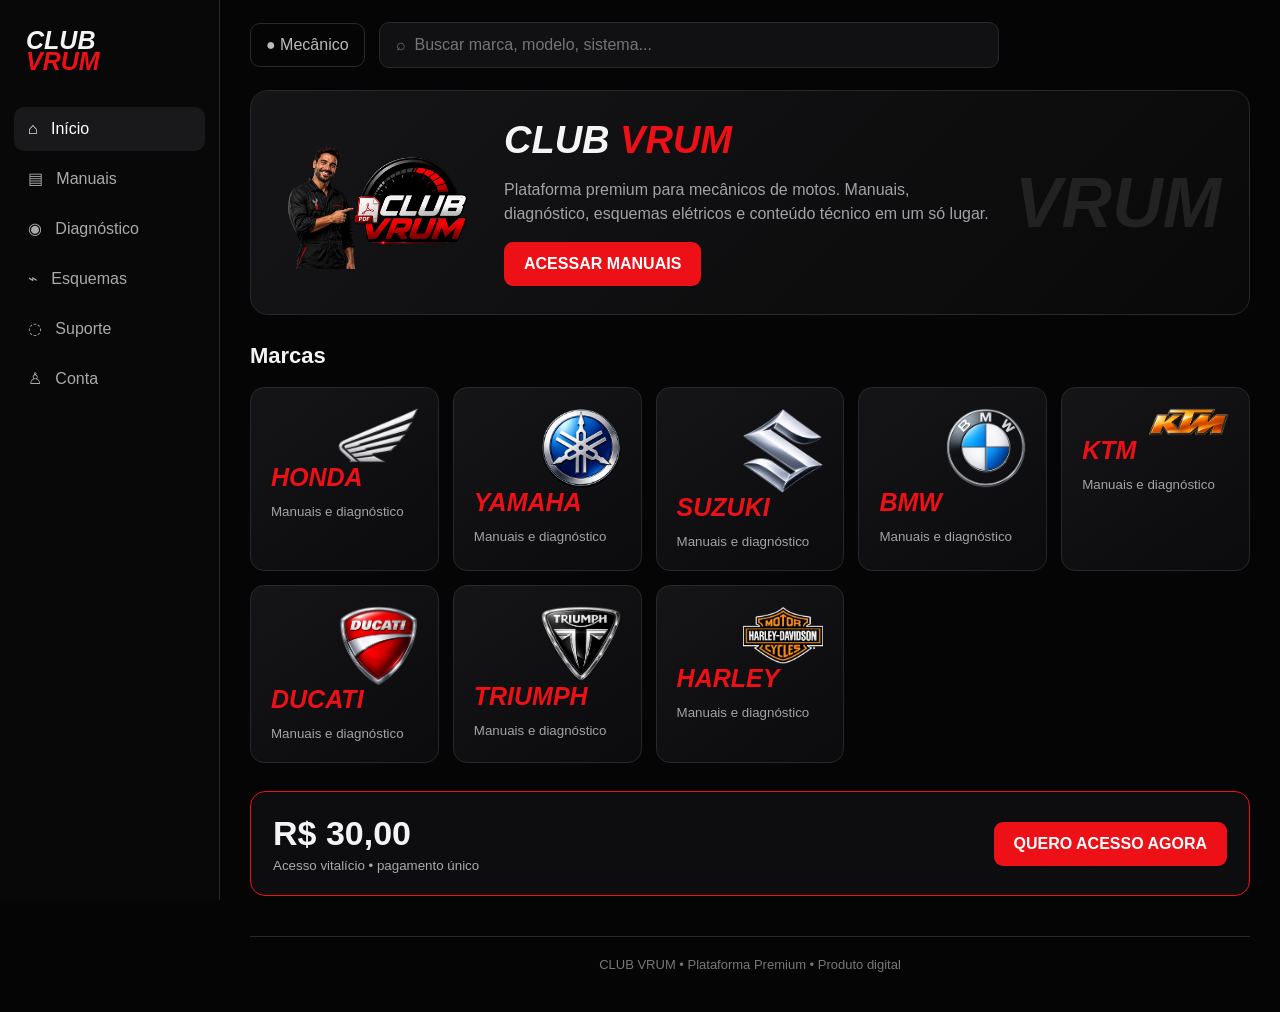
==== commit 206fb10a: "Pagamento Pagamento" ====
--- a/index.html
+++ b/index.html
@@ -1,81 +1,50 @@
 <!DOCTYPE html>
 <html lang="pt-BR">
+<head>
+<meta charset="UTF-8">
+<meta name="viewport" content="width=device-width, initial-scale=1, viewport-fit=cover">
+<title>CLUB VRUM</title>
+<link rel="stylesheet" href="style.css">
+</head>
+<body>
+<div class="app">
+<aside class="sidebar">
+    
+<div class="brand">CLUB <span>VRUM</span></div>
+<nav class="nav">
+<button class="active" onclick="showPage('inicio',this)">⌂ &nbsp; Início</button>
+<button onclick="showPage('manuais',this)">▤ &nbsp; Manuais</button>
+<button onclick="showPage('diagnostico',this)">◉ &nbsp; Diagnóstico</button>
+<button onclick="showPage('esquemas',this)">⌁ &nbsp; Esquemas</button>
+<button onclick="showPage('suporte',this)">◌ &nbsp; Suporte</button>
+<button onclick="showPage('conta',this)">♙ &nbsp; Conta</button>
+</nav>
+</aside>
 
-<head>
-  <meta charset="UTF-8">
-  <meta name="viewport" content="width=device-width, initial-scale=1, viewport-fit=cover">
-  <title>CLUB VRUM</title>
-  <link rel="stylesheet" href="style.css">
-</head>
+<main class="main">
+<div class="top">
+<div class="user">● Mecânico</div>
+<input id="search" class="search" placeholder="⌕  Buscar marca, modelo, sistema..." oninput="filterBrands()">
+</div>
 
-<body>
-  <div class="app">
-    <aside class="sidebar">
-
-      <div class="brand">CLUB <span>VRUM</span></div>
-      <nav class="nav">
-        <button class="active" onclick="showPage('inicio',this)">⌂ &nbsp; Início</button>
-        <button onclick="showPage('manuais',this)">▤ &nbsp; Manuais</button>
-        <button onclick="showPage('diagnostico',this)">◉ &nbsp; Diagnóstico</button>
-        <button onclick="showPage('esquemas',this)">⌁ &nbsp; Esquemas</button>
-        <button onclick="showPage('suporte',this)">◌ &nbsp; Suporte</button>
-        <button onclick="showPage('conta',this)">♙ &nbsp; Conta</button>
-      </nav>
-    </aside>
-
-    <main class="main">
-      <div class="top">
-        <div class="user">● Mecânico</div>
-        <input id="search" class="search" placeholder="⌕  Buscar marca, modelo, sistema..." oninput="filterBrands()">
-      </div>
-
-      <section id="inicio" class="page">
-        <div class="hero">
-          <img src="img/logo.png" class="logo" alt="">
-          <div>
-            <p></p>
-            <h1>CLUB <span>VRUM</span></h1>
-            <p>Plataforma premium para mecânicos de motos. Manuais, diagnóstico, esquemas elétricos e conteúdo técnico
-              em um só lugar.</p><button class="cta" onclick="openPage('manuais',1)">ACESSAR MANUAIS</button>
-          </div>
-          <div class="hero-art">VRUM</div>
-        </div>
-        <div class="section">
-          <h2>Marcas</h2>
-          <div class="grid" id="brands">
-            <div class="card" data-key="honda"><img src="img/honda.png" class="marcas" alt="">
-              <div class="brand-name">HONDA</div><small class="muted">Manuais e diagnóstico</small>
-            </div>
-            <div class="card" data-key="yamaha"><img src="img/yamaha.png" class="marcas" alt="">
-              <div class="brand-name">YAMAHA</div><small class="muted">Manuais e diagnóstico</small>
-            </div>
-            <div class="card" data-key="suzuki"><img src="img/suzuki.png" class="marcas" alt="">
-              <div class="brand-name">SUZUKI</div><small class="muted">Manuais e diagnóstico</small>
-            </div>
-            <div class="card" data-key="bmw"><img src="img/bmw.png" class="marcas" alt="">
-              <div class="brand-name">BMW</div><small class="muted">Manuais e diagnóstico</small>
-            </div>
-            <div class="card" data-key="ktm"><img src="img/ktm.png" class="marcas" alt="">
-              <div class="brand-name">KTM</div><small class="muted">Manuais e diagnóstico</small>
-            </div>
-            <div class="card" data-key="ducati"><img src="img/ducati.png" class="marcas" alt="">
-              <div class="brand-name">DUCATI</div><small class="muted">Manuais e diagnóstico</small>
-            </div>
-            <div class="card" data-key="triumph"><img src="img/triumph.png" class="marcas" alt="">
-              <div class="brand-name">TRIUMPH</div><small class="muted">Manuais e diagnóstico</small>
-            </div>
-            <div class="card" data-key="harley"><img src="img/harley.png" class="marcas" alt="">
-              <div class="brand-name">HARLEY</div><small class="muted">Manuais e diagnóstico</small>
-            </div>
-          </div>
-        </div>
-        <div class="price">
-          <div><img src="img/grupo.png" class="grupo" alt="">
-            <p></p><strong>R$ 30,00</strong><small>Acesso vitalício • pagamento único</small>
-          </div><button class="cta" onclick="alert('Área de pagamento demonstrativa. Integre seu checkout aqui.')">QUERO
-            ACESSO AGORA</button>
-        </div>
-      </section>
+<section id="inicio" class="page">
+<div class="hero">
+    <img src="img/logo.png" class="logo" alt="">
+<div><h1>CLUB <span>VRUM</span></h1><p>Plataforma premium para mecânicos de motos. Manuais, diagnóstico, esquemas elétricos e conteúdo técnico em um só lugar.</p><button class="cta" onclick="openPage('manuais',1)">ACESSAR MANUAIS</button></div>
+<div class="hero-art">VRUM</div>
+</div>
+<div class="section"><h2>Marcas</h2><div class="grid" id="brands">
+<div class="card" data-key="honda"><img src="img/honda.png" class="marcas" alt=""><div class="brand-name">HONDA</div><small class="muted">Manuais e diagnóstico</small></div>
+<div class="card" data-key="yamaha"><img src="img/yamaha.png" class="marcas" alt=""><div class="brand-name">YAMAHA</div><small class="muted">Manuais e diagnóstico</small></div>
+<div class="card" data-key="suzuki"><img src="img/suzuki.png" class="marcas" alt=""><div class="brand-name">SUZUKI</div><small class="muted">Manuais e diagnóstico</small></div>
+<div class="card" data-key="bmw"><img src="img/bmw.png" class="marcas" alt=""><div class="brand-name">BMW</div><small class="muted">Manuais e diagnóstico</small></div>
+<div class="card" data-key="ktm"><img src="img/ktm.png" class="marcas" alt=""><div class="brand-name">KTM</div><small class="muted">Manuais e diagnóstico</small></div>
+<div class="card" data-key="ducati"><img src="img/ducati.png" class="marcas" alt=""><div class="brand-name">DUCATI</div><small class="muted">Manuais e diagnóstico</small></div>
+<div class="card" data-key="triumph"><img src="img/triumph.png" class="marcas" alt=""><div class="brand-name">TRIUMPH</div><small class="muted">Manuais e diagnóstico</small></div>
+<div class="card" data-key="harley"><img src="img/harley.png" class="marcas" alt=""><div class="brand-name">HARLEY</div><small class="muted">Manuais e diagnóstico</small></div>
+</div></div>
+<div class="price"><div><strong>R$ 30,00</strong><small>Acesso vitalício • pagamento único</small></div><button class="cta" onclick="alert('Área de pagamento demonstrativa. Integre seu checkout aqui.')">QUERO ACESSO AGORA</button></div>
+</section>
 
 
 
@@ -91,148 +60,87 @@
 
 
 
-      <section id="manuais" class="page" style="display:none">
+<section
+id="manuais"
+class="page"
+style="display:none"
+>
 
 
 
-        <div class="card drive-search">
+<div class="card drive-search">
 
-          <div class="field">
-            <img src="img/logo.png" class="logo" alt="">
+<div class="field">
+<img src="img/logo.png" class="logo" alt="">
+
+<label for="driveSearch">
+<h4>Atenção: É necessário possuir uma conta no Google Drive para armazenar e gerenciar os manuais. Após criar sua conta, você poderá fazer o upload dos arquivos.</h4><p>
+    Buscar manual no Google Drive
+  </p>
+
+</label>
+
+<input
+id="driveSearch"
+placeholder="Ex.: Honda-cb-300"
+onkeydown="if(event.key==='Enter') searchDrive()"
+>
+
+</div>
 
 
+<button
+class="cta"
+onclick="searchDrive()"
+>
+BUSCAR PDFs
+</button>
 
 
-            <div class="apoio">
+<div
+id="driveStatus"
+class="diagnostic-result"
+>
+</div>
 
-              <h3>Ajude a manter o CLUB VRUM'</h3>
+<div
+    id="driveResults"
+    class="drive-results"
+>
+</div>
 
-              <p>
-                O acesso aos manuais é gratuito. Se este conteúdo foi útil para você,
-                considere fazer uma contribuição para ajudar com os custos de hospedagem,
-                armazenamento e manutenção da plataforma.
-              </p>
+</div>
 
-              <div class="pix">
-                <div id="chavePix">clubvrum@gmail.com</div>
-
-                <button onclick="copiarPix()">
-                  Copiar Chave PIX
-                </button>
-              </div>
-
-            </div>
-
-            <script>
-              function copiarPix() {
-                navigator.clipboard.writeText("clubvrum@gmail.com");
-                alert("Chave PIX copiada!");
-              }
-            </script>
-
-
-
-            <label for="driveSearch">
-              <h4>Atenção: É necessário possuir uma conta no Google Drive para armazenar e gerenciar os manuais. Após
-                criar sua conta, você poderá fazer o upload dos arquivos.</h4>
-              <p>
-                Buscar manual no Google Drive
-              </p>
-
-            </label>
-
-            <input id="driveSearch" placeholder="Ex.: Honda-cb-300" onkeydown="if(event.key==='Enter') searchDrive()">
-
-          </div>
-
-
-          <button class="cta" onclick="searchDrive()">
-            BUSCAR PDFs
-          </button>
-
-
-          <div id="driveStatus" class="diagnostic-result">
-          </div>
-
-          <div id="driveResults" class="drive-results">
-          </div>
-
-        </div>
-
-      </section>
+</section>
 
 
 
 
 
 
-      <section id="diagnostico" class="page" style="display:none">
-        <h1>Diagnóstico</h1>
-        <p>Selecione uma marca e modelo para iniciar uma consulta técnica.</p>
-        <div class="card form-card">
-          <div class="field"><label for="marca">Marca da motocicleta</label>
-            <select id="marca" onchange="loadModels()">
-              <option value="">Selecione uma marca...</option>
-              <option>Honda</option>
-              <option>Yamaha</option>
-              <option>Suzuki</option>
-              <option>BMW</option>
-              <option>KTM</option>
-              <option>Ducati</option>
-              <option>Triumph</option>
-              <option>Harley-Davidson</option>
-            </select>
-          </div>
-          <div class="field"><label for="modelo">Modelo</label>
-            <select id="modelo" disabled>
-              <option value="">Primeiro selecione a marca...</option>
-            </select>
-          </div>
-          <button class="cta" onclick="startDiagnostic()">INICIAR DIAGNÓSTICO</button>
-          <div id="result" class="diagnostic-result"></div>
-        </div>
-      </section>
+<section id="diagnostico" class="page" style="display:none">
+<h1>Diagnóstico</h1><p>Selecione uma marca e modelo para iniciar uma consulta técnica.</p>
+<div class="card form-card">
+<div class="field"><label for="marca">Marca da motocicleta</label>
+<select id="marca" onchange="loadModels()"><option value="">Selecione uma marca...</option><option>Honda</option><option>Yamaha</option><option>Suzuki</option><option>BMW</option><option>KTM</option><option>Ducati</option><option>Triumph</option><option>Harley-Davidson</option></select></div>
+<div class="field"><label for="modelo">Modelo</label>
+<select id="modelo" disabled><option value="">Primeiro selecione a marca...</option></select></div>
+<button class="cta" onclick="startDiagnostic()">INICIAR DIAGNÓSTICO</button>
+<div id="result" class="diagnostic-result"></div>
+</div>
+</section>
 
-      <section id="esquemas" class="page" style="display:none">
-        <h1>Esquemas Elétricos</h1>
-        <p>Acesso organizado aos esquemas por marca e modelo.</p>
-        <div class="grid">
-          <div class="card"><b>⚡ Injeção eletrônica</b>
-            <p>Diagramas e conexões.</p>
-          </div>
-          <div class="card"><b>⚡ Sistema de carga</b>
-            <p>Alternador e regulador.</p>
-          </div>
-          <div class="card"><b>⚡ Partida</b>
-            <p>Relés e motor de partida.</p>
-          </div>
-        </div>
-      </section>
+<section id="esquemas" class="page" style="display:none"><h1>Esquemas Elétricos</h1><p>Acesso organizado aos esquemas por marca e modelo.</p><div class="grid"><div class="card"><b>⚡ Injeção eletrônica</b><p>Diagramas e conexões.</p></div><div class="card"><b>⚡ Sistema de carga</b><p>Alternador e regulador.</p></div><div class="card"><b>⚡ Partida</b><p>Relés e motor de partida.</p></div></div></section>
 
-      <section id="suporte" class="page" style="display:none">
-        <h1>Suporte Técnico</h1>
-        <p>Central de atendimento e orientação para membros.</p>
-        <div class="card">
-          <h3>Precisa de ajuda?</h3>
-          <p>Entre em contato pelo WhatsApp para atendimento.</p><button class="cta"
-            onclick="window.open('https://wa.me/5561995906710','_blank')">ABRIR WHATSAPP</button>
-        </div>
-      </section>
+<section id="suporte" class="page" style="display:none"><h1>Suporte Técnico</h1><p>Central de atendimento e orientação para membros.</p><div class="card"><h3>Precisa de ajuda?</h3><p>Entre em contato pelo WhatsApp para atendimento.</p><button class="cta" onclick="window.open('https://wa.me/5561995906710','_blank')">ABRIR WHATSAPP</button></div></section>
 
-      <section id="conta" class="page" style="display:none">
-        <h1>Minha Conta</h1>
-        <div class="card">
-          <h3>Acesso vitalício</h3>
-          <p>Plano ativo • Pagamento único</p><button class="cta">GERENCIAR ACESSO</button>
-        </div>
-      </section>
+<section id="conta" class="page" style="display:none"><h1>Minha Conta</h1><div class="card"><h3>Acesso vitalício</h3><p>Plano ativo • Pagamento único</p><button class="cta">GERENCIAR ACESSO</button></div></section>
 
-      <div class="footer">CLUB VRUM • Plataforma Premium • Produto digital</div>
-    </main>
-  </div>
+<div class="footer">CLUB VRUM • Plataforma Premium • Produto digital</div>
+</main>
+</div>
 
-  <script src="script.js"></script>
+<script src="script.js"></script>
 
 </body>
-
 </html>
--- a/style.css
+++ b/style.css
@@ -1,497 +1,139 @@
-:root {
-    --bg: #050505;
-    --panel: #101012;
-    --panel2: #171719;
-    --red: #ed1017;
-    --text: #f4f4f4;
-    --muted: #a2a2a7;
-    --line: #29292d
+:root{--bg:#050505;--panel:#101012;--panel2:#171719;--red:#ed1017;--text:#f4f4f4;--muted:#a2a2a7;--line:#29292d}
+*{box-sizing:border-box}html,body{margin:0;min-height:100%;background:var(--bg);color:var(--text);font-family:Arial,Helvetica,sans-serif}
+button,input,select{font:inherit}button{cursor:pointer}
+.app{min-height:100vh;display:flex}.sidebar{position:fixed;left:0;top:0;bottom:0;width:220px;background:#080809;border-right:1px solid var(--line);padding:22px 14px;z-index:10}
+.brand{font-size:25px;font-weight:900;font-style:italic;line-height:.85;margin:8px 12px 34px}.brand span{display:block;color:var(--red)}
+.nav button{display:block;width:100%;border:0;background:transparent;color:#aaa;text-align:left;border-radius:10px;padding:13px 14px;margin:5px 0}.nav button:hover,.nav button.active{background:#19191c;color:#fff}
+.main{margin-left:220px;width:calc(100% - 220px);min-width:0;padding:22px 30px 40px}.top{display:flex;gap:14px;align-items:center;margin-bottom:22px}.search{width:min(620px,100%);background:#111113;border:1px solid var(--line);border-radius:10px;padding:13px 16px;color:#fff;outline:0}.search:focus{border-color:#555}.user{border:1px solid var(--line);border-radius:10px;padding:12px 15px;color:#bbb;white-space:nowrap}
+.page{max-width:1000px}.page h1{font-size:40px;margin:20px 0 10px}.page p{color:var(--muted);line-height:1.5}.hero{padding:28px;border:1px solid var(--line);border-radius:18px;background:linear-gradient(135deg,#151517,#09090a);display:flex;justify-content:space-between;gap:25px;align-items:center}.hero h1{margin:0;font-size:38px;font-style:italic}.hero h1 span{color:var(--red)}.hero-art{font-size:70px;font-weight:900;font-style:italic;color:#222}
+.section{margin-top:28px}.section h2{font-size:22px}.grid{display:grid;grid-template-columns:repeat(auto-fit,minmax(160px,1fr));gap:14px}.card{background:linear-gradient(145deg,#151517,#0b0b0d);border:1px solid #28282c;border-radius:14px;padding:20px;min-width:0}.brand-name{font-size:25px;font-weight:900;font-style:italic;color:var(--red);margin-bottom:10px}.muted{color:var(--muted)}
+.cta{background:var(--red);color:white;border:0;border-radius:9px;padding:13px 20px;font-weight:bold}.cta:hover{background:#ff1c23}
+.price{display:flex;align-items:center;justify-content:space-between;gap:20px;margin-top:28px;padding:22px;border:1px solid var(--red);border-radius:15px;background:#0d0d0f}.price strong{font-size:34px}.price small{display:block;color:#aaa;margin-top:5px}
+.form-card{max-width:700px;padding:24px;margin-top:24px}.field{margin-bottom:18px}.field label{display:block;color:#ddd;font-size:14px;margin-bottom:8px}.field select,.field input{width:100%;height:54px;background:#151517;border:1px solid #303035;border-radius:10px;color:#fff;padding:0 15px;outline:0}.field select:focus,.field input:focus{border-color:var(--red)}.diagnostic-result{display:none;margin-top:18px;padding:16px;border:1px solid #333;border-radius:10px;background:#111;color:#ddd}
+.footer{margin-top:40px;padding-top:20px;border-top:1px solid var(--line);text-align:center;color:#777;font-size:13px}
+@media(max-width:760px){
+.sidebar{width:74px;padding:14px 8px}.brand{font-size:14px;margin:10px 5px 28px}.nav button{font-size:0;text-align:center;padding:15px 5px}.nav button:first-letter{font-size:21px}
+.main{margin-left:74px;width:calc(100% - 74px);padding:16px 14px 35px}.top{display:block}.user{display:inline-block;margin-bottom:12px}.search{width:100%}
+.hero{display:block;padding:20px}.hero h1{font-size:30px}.hero-art{display:none}.page h1{font-size:34px}.grid{grid-template-columns:1fr 1fr}.card{padding:16px}.price{display:block}.price .cta{width:100%;margin-top:15px}.form-card{padding:18px}
 }
-
-* {
-    box-sizing: border-box
-}
-
-html,
-body {
-    margin: 0;
-    min-height: 100%;
-    background: var(--bg);
-    color: var(--text);
-    font-family: Arial, Helvetica, sans-serif
-}
-
-button,
-input,
-select {
-    font: inherit
-}
-
-button {
-    cursor: pointer
-}
-
-.app {
-    min-height: 100vh;
-    display: flex
-}
-
-.sidebar {
-    position: fixed;
-    left: 0;
-    top: 0;
-    bottom: 0;
-    width: 220px;
-    background: #080809;
-    border-right: 1px solid var(--line);
-    padding: 22px 14px;
-    z-index: 10
-}
-
-.brand {
-    font-size: 25px;
-    font-weight: 900;
-    font-style: italic;
-    line-height: .85;
-    margin: 8px 12px 34px
-}
-
-.brand span {
-    display: block;
-    color: var(--red)
-}
-
-.nav button {
-    display: block;
-    width: 100%;
-    border: 0;
-    background: transparent;
-    color: #aaa;
-    text-align: left;
-    border-radius: 10px;
-    padding: 13px 14px;
-    margin: 5px 0
-}
-
-.nav button:hover,
-.nav button.active {
-    background: #19191c;
-    color: #fff
-}
-
-.main {
-    margin-left: 220px;
-    width: calc(100% - 220px);
-    min-width: 0;
-    padding: 22px 30px 40px
-}
-
-.top {
-    display: flex;
-    gap: 14px;
-    align-items: center;
-    margin-bottom: 22px
-}
-
-.search {
-    width: min(620px, 100%);
-    background: #111113;
-    border: 1px solid var(--line);
-    border-radius: 10px;
-    padding: 13px 16px;
-    color: #fff;
-    outline: 0
-}
-
-.search:focus {
-    border-color: #555
-}
-
-.user {
-    border: 1px solid var(--line);
-    border-radius: 10px;
-    padding: 12px 15px;
-    color: #bbb;
-    white-space: nowrap
-}
-
-.page {
-    max-width: 1000px
-}
-
-.page h1 {
-    font-size: 40px;
-    margin: 20px 0 10px
-}
-
-.page p {
-    color: var(--muted);
-    line-height: 1.5
-}
-
-.hero {
-    padding: 28px;
-    border: 1px solid var(--line);
-    border-radius: 18px;
-    background: linear-gradient(135deg, #151517, #09090a);
-    display: flex;
-    justify-content: space-between;
-    gap: 25px;
-    align-items: center
-}
-
-.hero h1 {
-    margin: 0;
-    font-size: 38px;
-    font-style: italic
-}
-
-.hero h1 span {
-    color: var(--red)
-}
-
-.hero-art {
-    font-size: 70px;
-    font-weight: 900;
-    font-style: italic;
-    color: #222
-}
-
-.section {
-    margin-top: 28px
-}
-
-.section h2 {
-    font-size: 22px
-}
-
-.grid {
-    display: grid;
-    grid-template-columns: repeat(auto-fit, minmax(160px, 1fr));
-    gap: 14px
-}
-
-.card {
-    background: linear-gradient(145deg, #151517, #0b0b0d);
-    border: 1px solid #28282c;
-    border-radius: 14px;
-    padding: 20px;
-    min-width: 0
-}
-
-.brand-name {
-    font-size: 25px;
-    font-weight: 900;
-    font-style: italic;
-    color: var(--red);
-    margin-bottom: 10px
-}
-
-.muted {
-    color: var(--muted)
-}
-
-.cta {
-    background: var(--red);
-    color: white;
-    border: 0;
-    border-radius: 9px;
-    padding: 13px 20px;
-    font-weight: bold
-}
-
-.cta:hover {
-    background: #ff1c23
-}
-
-.price {
-    display: flex;
-    align-items: center;
-    justify-content: space-between;
-    gap: 20px;
-    margin-top: 28px;
-    padding: 22px;
-    border: 1px solid var(--red);
-    border-radius: 15px;
-    background: #0d0d0f
-}
-
-.price strong {
-    font-size: 34px
-}
-
-.price small {
-    display: block;
-    color: #aaa;
-    margin-top: 5px
-}
-
-.form-card {
-    max-width: 700px;
-    padding: 24px;
-    margin-top: 24px
-}
-
-.field {
-    margin-bottom: 18px
-}
-
-.field label {
-    display: block;
-    color: #ddd;
-    font-size: 14px;
-    margin-bottom: 8px
-}
-
-.field select,
-.field input {
-    width: 100%;
-    height: 54px;
-    background: #151517;
-    border: 1px solid #303035;
-    border-radius: 10px;
-    color: #fff;
-    padding: 0 15px;
-    outline: 0
-}
-
-.field select:focus,
-.field input:focus {
-    border-color: var(--red)
-}
-
-.diagnostic-result {
-    display: none;
-    margin-top: 18px;
-    padding: 16px;
-    border: 1px solid #333;
-    border-radius: 10px;
-    background: #111;
-    color: #ddd
-}
-
-.footer {
-    margin-top: 40px;
-    padding-top: 20px;
-    border-top: 1px solid var(--line);
-    text-align: center;
-    color: #777;
-    font-size: 13px
-}
-
-@media(max-width:760px) {
-    .sidebar {
-        width: 74px;
-        padding: 14px 8px
-    }
-
-    .brand {
-        font-size: 14px;
-        margin: 10px 5px 28px
-    }
-
-    .nav button {
-        font-size: 0;
-        text-align: center;
-        padding: 15px 5px
-    }
-
-    .nav button:first-letter {
-        font-size: 21px
-    }
-
-    .main {
-        margin-left: 74px;
-        width: calc(100% - 74px);
-        padding: 16px 14px 35px
-    }
-
-    .top {
-        display: block
-    }
-
-    .user {
-        display: inline-block;
-        margin-bottom: 12px
-    }
-
-    .search {
-        width: 100%
-    }
-
-    .hero {
-        display: block;
-        padding: 20px
-    }
-
-    .hero h1 {
-        font-size: 30px
-    }
-
-    .hero-art {
-        display: none
-    }
-
-    .page h1 {
-        font-size: 34px
-    }
-
-    .grid {
-        grid-template-columns: 1fr 1fr
-    }
-
-    .card {
-        padding: 16px
-    }
-
-    .price {
-        display: block
-    }
-
-    .price .cta {
-        width: 100%;
-        margin-top: 15px
-    }
-
-    .form-card {
-        padding: 18px
-    }
-}
-
-@media(max-width:420px) {
-    .grid {
-        grid-template-columns: 1fr
-    }
-
-    .page h1 {
-        font-size: 31px
-    }
-
-    .form-card {
-        margin-top: 18px
-    }
-
-    .cta {
-        width: 100%
-    }
-}
+@media(max-width:420px){.grid{grid-template-columns:1fr}.page h1{font-size:31px}.form-card{margin-top:18px}.cta{width:100%}}
 
 
 
 
-.drive-results {
-    display: grid;
-    gap: 15px;
-    margin-top: 20px;
+.drive-results{
+    display:grid;
+    gap:15px;
+    margin-top:20px;
 }
 
-.pdf-card {
-    background: #141414;
-    border: 1px solid #2a2a2a;
-    border-radius: 12px;
-    padding: 18px;
+.pdf-card{
+    background:#141414;
+    border:1px solid #2a2a2a;
+    border-radius:12px;
+    padding:18px;
 }
 
-.pdf-title {
-    font-size: 10px;
-    font-weight: 600;
-    color: #fff;
-    margin-bottom: 10px;
-    word-break: break-word;
+.pdf-title{
+    font-size:10px;
+    font-weight:600;
+    color:#fff;
+    margin-bottom:10px;
+    word-break:break-word;
 }
 
-.pdf-icon {
-    width: 48px;
-    height: 48px;
-    border-radius: 10px;
-    background: #d60000;
-    color: #fff;
-    display: flex;
-    align-items: center;
-    justify-content: center;
-    font-weight: bold;
-    margin-bottom: 12px;
+.pdf-icon{
+    width:48px;
+    height:48px;
+    border-radius:10px;
+    background:#d60000;
+    color:#fff;
+    display:flex;
+    align-items:center;
+    justify-content:center;
+    font-weight:bold;
+    margin-bottom:12px;
 }
 
-.success-box {
-    display: block;
-    padding: 12px;
-    background: #113a18;
-    border: 1px solid #2dbb57;
-    border-radius: 10px;
-    color: #9df5b7;
+.success-box{
+    display:block;
+    padding:12px;
+    background:#113a18;
+    border:1px solid #2dbb57;
+    border-radius:10px;
+    color:#9df5b7;
 }
 
-.error-box {
-    display: block;
-    padding: 12px;
-    background: #3a1111;
-    border: 1px solid #ff4d4d;
-    border-radius: 10px;
-    color: #ffd0d0;
+.error-box{
+    display:block;
+    padding:12px;
+    background:#3a1111;
+    border:1px solid #ff4d4d;
+    border-radius:10px;
+    color:#ffd0d0;
 }
 
 
 
 
 html,
-body {
-    width: 100%;
-    overflow-x: hidden;
+body{
+    width:100%;
+    overflow-x:hidden;
 }
 
-* {
-    max-width: 100%;
+*{
+    max-width:100%;
 }
 
-.app {
-    width: 100%;
-    overflow-x: hidden;
+.app{
+    width:100%;
+    overflow-x:hidden;
 }
 
-.main {
-    overflow-x: hidden;
+.main{
+    overflow-x:hidden;
 }
 
-.page {
-    width: 100%;
-    max-width: 100%;
+.page{
+    width:100%;
+    max-width:100%;
 }
 
-.drive-results {
-    width: 100%;
-    display: grid;
-    grid-template-columns: 1fr;
-    gap: 15px;
+.drive-results{
+    width:100%;
+    display:grid;
+    grid-template-columns:1fr;
+    gap:15px;
 }
 
-.pdf-card {
-    width: 100%;
-    overflow: hidden;
-    word-break: break-word;
+.pdf-card{
+    width:100%;
+    overflow:hidden;
+    word-break:break-word;
 }
 
-.pdf-title {
-    word-break: break-word;
-    overflow-wrap: anywhere;
+.pdf-title{
+    word-break:break-word;
+    overflow-wrap:anywhere;
 }
 
 
 
 
-.loader {
-    width: 40px;
-    height: 40px;
-    margin: 0 auto 15px;
-    border: 4px solid #333;
-    border-top: 4px solid #ed1017;
-    border-radius: 50%;
-    animation: giro .8s linear infinite;
+.loader{
+    width:40px;
+    height:40px;
+    margin:0 auto 15px;
+    border:4px solid #333;
+    border-top:4px solid #ed1017;
+    border-radius:50%;
+    animation:giro .8s linear infinite;
 }
 
-@keyframes giro {
-    to {
-        transform: rotate(360deg);
+@keyframes giro{
+    to{
+        transform:rotate(360deg);
     }
 }
 
@@ -504,15 +146,6 @@
 }
 
 
-.grupo {
-    width: 200px;
-    height: auto;
-    display: block;
-    margin: 0 auto;
-}
-
-
-
 
 
 .marcas {
@@ -520,51 +153,5 @@
     height: auto;
     display: block;
     margin-left: auto;
-    margin-right: 0;
-}
-
-
-
-
-.apoio {
-    border-radius: 12px;
-    padding: 20px;
-    color: #ddd;
-}
-
-.apoio h3 {
-    margin: 0 0 12px;
-    color: #fff;
-    font-size: 22px;
-}
-
-.apoio p {
-    margin: 0;
-    color: #aaa;
-    line-height: 1.6;
-    font-size: 15px;
-}
-
-.pix {
-    margin-top: 18px;
-}
-
-#chavePix {
-    color: #fff;
-    font-size: 17px;
-    font-weight: 600;
-    margin-bottom: 12px;
-    word-break: break-all;
-}
-
-.pix button {
-    width: 100%;
-    padding: 12px;
-    border: none;
-    border-radius: 8px;
-    background: #3CB371;
-    color: #fff;
-    font-size: 15px;
-    font-weight: 600;
-    cursor: pointer;
+margin-right: 0;
 }
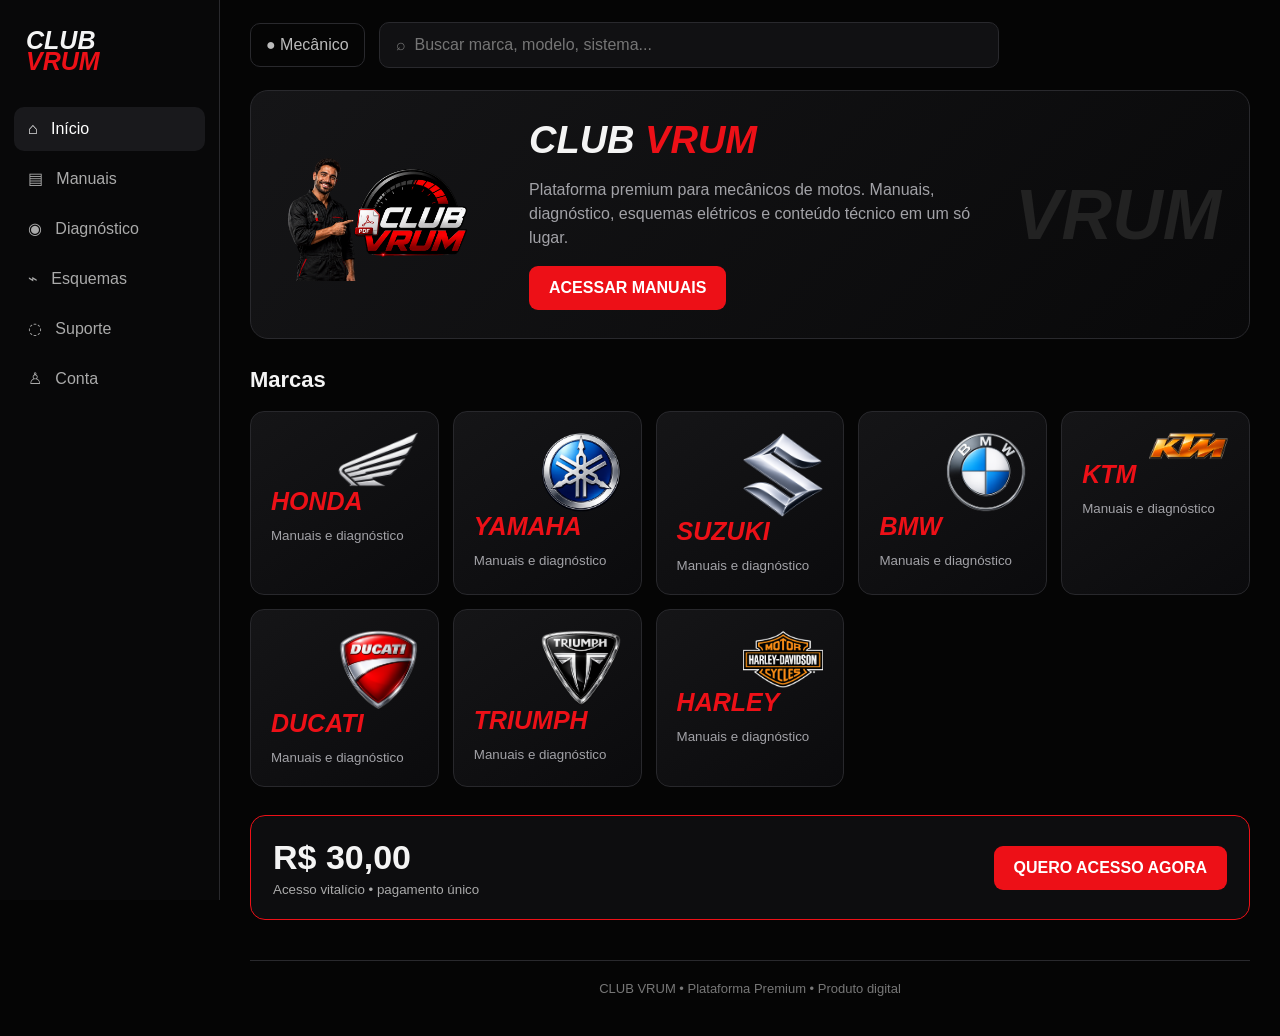
==== commit 2a37a746: "alualizar pojeto" ====
--- a/index.html
+++ b/index.html
@@ -29,7 +29,7 @@
 
 <section id="inicio" class="page">
 <div class="hero">
-    <img src="img/logo.png" class="logo" alt="">
+    <img src="img/logo.png" class="logo" alt=""><p></p>
 <div><h1>CLUB <span>VRUM</span></h1><p>Plataforma premium para mecânicos de motos. Manuais, diagnóstico, esquemas elétricos e conteúdo técnico em um só lugar.</p><button class="cta" onclick="openPage('manuais',1)">ACESSAR MANUAIS</button></div>
 <div class="hero-art">VRUM</div>
 </div>
@@ -52,14 +52,6 @@
 
 
 
-
-
-
-
-
-
-
-
 <section
 id="manuais"
 class="page"
@@ -71,7 +63,7 @@
 <div class="card drive-search">
 
 <div class="field">
-<img src="img/logo.png" class="logo" alt="">
+<img src="img/caixa-01.png" class="logo" alt="">
 
 <label for="driveSearch">
 <h4>Atenção: É necessário possuir uma conta no Google Drive para armazenar e gerenciar os manuais. Após criar sua conta, você poderá fazer o upload dos arquivos.</h4><p>
--- a/style.css
+++ b/style.css
@@ -154,4 +154,10 @@
     display: block;
     margin-left: auto;
 margin-right: 0;
-}+}
+
+
+
+
+
+
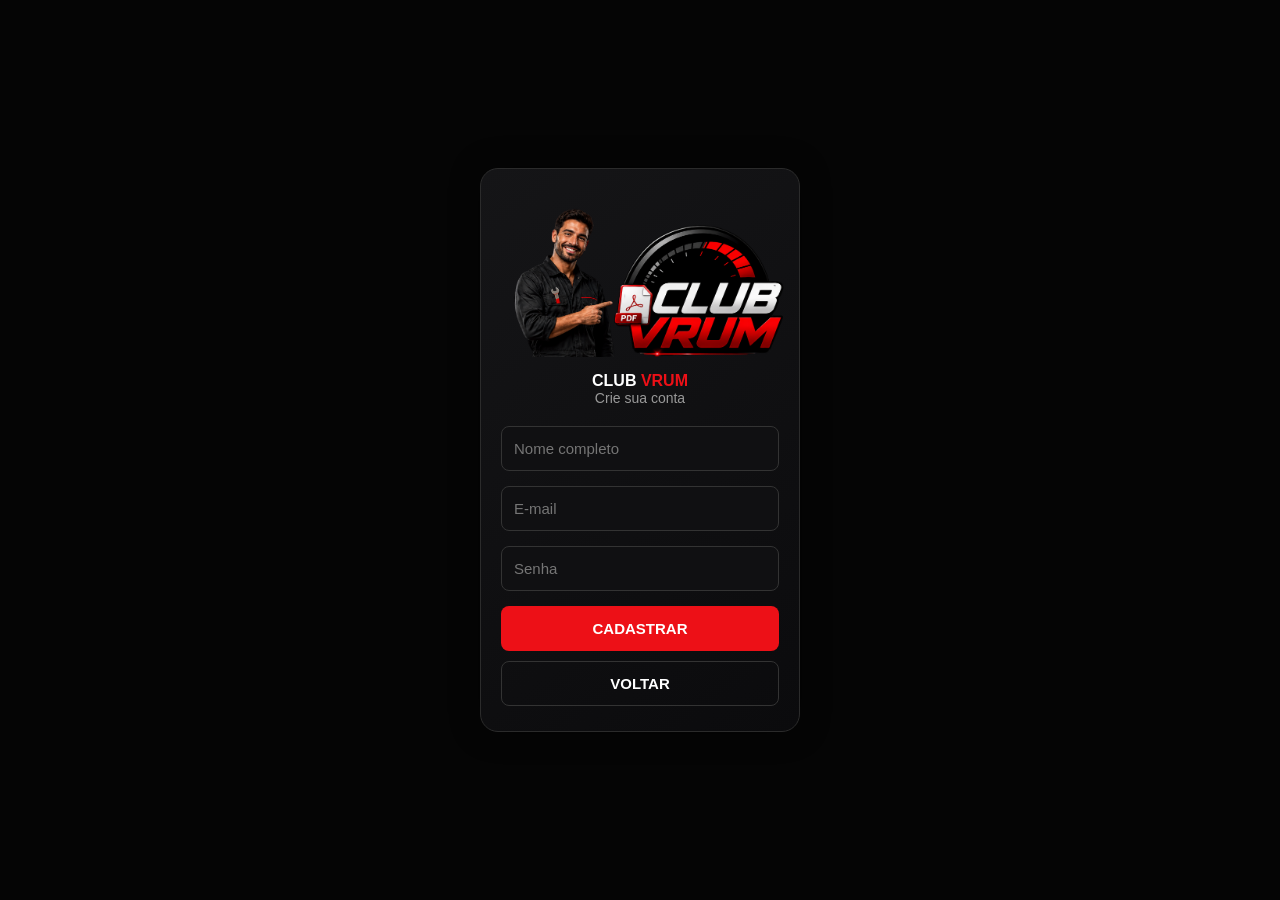
==== commit 03e6867e: "atualizaao" ====
--- a/index.html
+++ b/index.html
@@ -2,137 +2,37 @@
 <html lang="pt-BR">
 <head>
 <meta charset="UTF-8">
-<meta name="viewport" content="width=device-width, initial-scale=1, viewport-fit=cover">
-<title>CLUB VRUM</title>
-<link rel="stylesheet" href="style.css">
+<meta name="viewport" content="width=device-width, initial-scale=1.0">
+<title>Cadastro</title>
+<link rel="stylesheet" href="login.css">
 </head>
+
 <body>
-<div class="app">
-<aside class="sidebar">
-    
-<div class="brand">CLUB <span>VRUM</span></div>
-<nav class="nav">
-<button class="active" onclick="showPage('inicio',this)">⌂ &nbsp; Início</button>
-<button onclick="showPage('manuais',this)">▤ &nbsp; Manuais</button>
-<button onclick="showPage('diagnostico',this)">◉ &nbsp; Diagnóstico</button>
-<button onclick="showPage('esquemas',this)">⌁ &nbsp; Esquemas</button>
-<button onclick="showPage('suporte',this)">◌ &nbsp; Suporte</button>
-<button onclick="showPage('conta',this)">♙ &nbsp; Conta</button>
-</nav>
-</aside>
 
-<main class="main">
-<div class="top">
-<div class="user">● Mecânico</div>
-<input id="search" class="search" placeholder="⌕  Buscar marca, modelo, sistema..." oninput="filterBrands()">
-</div>
+<div class="login-container">
 
-<section id="inicio" class="page">
-<div class="hero">
-    <img src="img/logo.png" class="logo" alt=""><p></p>
-<div><h1>CLUB <span>VRUM</span></h1><p>Plataforma premium para mecânicos de motos. Manuais, diagnóstico, esquemas elétricos e conteúdo técnico em um só lugar.</p><button class="cta" onclick="openPage('manuais',1)">ACESSAR MANUAIS</button></div>
-<div class="hero-art">VRUM</div>
-</div>
-<div class="section"><h2>Marcas</h2><div class="grid" id="brands">
-<div class="card" data-key="honda"><img src="img/honda.png" class="marcas" alt=""><div class="brand-name">HONDA</div><small class="muted">Manuais e diagnóstico</small></div>
-<div class="card" data-key="yamaha"><img src="img/yamaha.png" class="marcas" alt=""><div class="brand-name">YAMAHA</div><small class="muted">Manuais e diagnóstico</small></div>
-<div class="card" data-key="suzuki"><img src="img/suzuki.png" class="marcas" alt=""><div class="brand-name">SUZUKI</div><small class="muted">Manuais e diagnóstico</small></div>
-<div class="card" data-key="bmw"><img src="img/bmw.png" class="marcas" alt=""><div class="brand-name">BMW</div><small class="muted">Manuais e diagnóstico</small></div>
-<div class="card" data-key="ktm"><img src="img/ktm.png" class="marcas" alt=""><div class="brand-name">KTM</div><small class="muted">Manuais e diagnóstico</small></div>
-<div class="card" data-key="ducati"><img src="img/ducati.png" class="marcas" alt=""><div class="brand-name">DUCATI</div><small class="muted">Manuais e diagnóstico</small></div>
-<div class="card" data-key="triumph"><img src="img/triumph.png" class="marcas" alt=""><div class="brand-name">TRIUMPH</div><small class="muted">Manuais e diagnóstico</small></div>
-<div class="card" data-key="harley"><img src="img/harley.png" class="marcas" alt=""><div class="brand-name">HARLEY</div><small class="muted">Manuais e diagnóstico</small></div>
-</div></div>
-<div class="price"><div><strong>R$ 30,00</strong><small>Acesso vitalício • pagamento único</small></div><button class="cta" onclick="alert('Área de pagamento demonstrativa. Integre seu checkout aqui.')">QUERO ACESSO AGORA</button></div>
-</section>
+    <img src="img/logo-01.png" class="logo">
 
+    <h4>CLUB <span>VRUM</span></h4>
+    <p>Crie sua conta</p>
 
+    <input type="text" id="nome" placeholder="Nome completo">
 
+    <input type="email" id="email" placeholder="E-mail">
 
+    <input type="password" id="senha" placeholder="Senha">
 
+    <button onclick="cadastrar()">
+        CADASTRAR
+    </button>
 
-
-<section
-id="manuais"
-class="page"
-style="display:none"
->
-
-
-
-<div class="card drive-search">
-
-<div class="field">
-<img src="img/caixa-01.png" class="logo" alt="">
-
-<label for="driveSearch">
-<h4>Atenção: É necessário possuir uma conta no Google Drive para armazenar e gerenciar os manuais. Após criar sua conta, você poderá fazer o upload dos arquivos.</h4><p>
-    Buscar manual no Google Drive
-  </p>
-
-</label>
-
-<input
-id="driveSearch"
-placeholder="Ex.: Honda-cb-300"
-onkeydown="if(event.key==='Enter') searchDrive()"
->
+    <button class="cadastro-btn" onclick="window.location.href='login.html'">
+        VOLTAR
+    </button>
 
 </div>
 
-
-<button
-class="cta"
-onclick="searchDrive()"
->
-BUSCAR PDFs
-</button>
-
-
-<div
-id="driveStatus"
-class="diagnostic-result"
->
-</div>
-
-<div
-    id="driveResults"
-    class="drive-results"
->
-</div>
-
-</div>
-
-</section>
-
-
-
-
-
-
-<section id="diagnostico" class="page" style="display:none">
-<h1>Diagnóstico</h1><p>Selecione uma marca e modelo para iniciar uma consulta técnica.</p>
-<div class="card form-card">
-<div class="field"><label for="marca">Marca da motocicleta</label>
-<select id="marca" onchange="loadModels()"><option value="">Selecione uma marca...</option><option>Honda</option><option>Yamaha</option><option>Suzuki</option><option>BMW</option><option>KTM</option><option>Ducati</option><option>Triumph</option><option>Harley-Davidson</option></select></div>
-<div class="field"><label for="modelo">Modelo</label>
-<select id="modelo" disabled><option value="">Primeiro selecione a marca...</option></select></div>
-<button class="cta" onclick="startDiagnostic()">INICIAR DIAGNÓSTICO</button>
-<div id="result" class="diagnostic-result"></div>
-</div>
-</section>
-
-<section id="esquemas" class="page" style="display:none"><h1>Esquemas Elétricos</h1><p>Acesso organizado aos esquemas por marca e modelo.</p><div class="grid"><div class="card"><b>⚡ Injeção eletrônica</b><p>Diagramas e conexões.</p></div><div class="card"><b>⚡ Sistema de carga</b><p>Alternador e regulador.</p></div><div class="card"><b>⚡ Partida</b><p>Relés e motor de partida.</p></div></div></section>
-
-<section id="suporte" class="page" style="display:none"><h1>Suporte Técnico</h1><p>Central de atendimento e orientação para membros.</p><div class="card"><h3>Precisa de ajuda?</h3><p>Entre em contato pelo WhatsApp para atendimento.</p><button class="cta" onclick="window.open('https://wa.me/5561995906710','_blank')">ABRIR WHATSAPP</button></div></section>
-
-<section id="conta" class="page" style="display:none"><h1>Minha Conta</h1><div class="card"><h3>Acesso vitalício</h3><p>Plano ativo • Pagamento único</p><button class="cta">GERENCIAR ACESSO</button></div></section>
-
-<div class="footer">CLUB VRUM • Plataforma Premium • Produto digital</div>
-</main>
-</div>
-
-<script src="script.js"></script>
+<script src="cadastro.js"></script>
 
 </body>
 </html>
--- a/login.css
+++ b/login.css
@@ -0,0 +1,116 @@
+*{
+    margin:0;
+    padding:0;
+    box-sizing:border-box;
+    font-family:Arial,Helvetica,sans-serif;
+}
+
+body{
+    min-height:100vh;
+    display:flex;
+    justify-content:center;
+    align-items:center;
+    background:#050505;
+    color:#fff;
+}
+
+.login-container{
+    width:90%;
+    max-width:320px; /* Caixa menor */
+    padding:25px 20px;
+    text-align:center;
+    background:linear-gradient(145deg,#151517,#0b0b0d);
+    border:1px solid #2b2b2b;
+    border-radius:18px;
+    box-shadow:0 0 30px rgba(0,0,0,.45);
+}
+
+.logo{
+    width:300px;
+    display:block;
+    margin:0 auto 15px;
+}
+
+h1{
+    font-size:30px;
+    font-style:italic;
+    margin-bottom:8px;
+}
+
+h4 span{
+    color:#ed1017;
+}
+
+p{
+    color:#999;
+    font-size:14px;
+    margin-bottom:20px;
+}
+
+input{
+    width:100%;
+    height:45px;
+    padding:0 12px;
+    margin-bottom:15px;
+    border:1px solid #333;
+    border-radius:8px;
+    background:#101012;
+    color:#fff;
+    outline:none;
+    font-size:15px;
+}
+
+input:focus{
+    border-color:#ed1017;
+}
+
+button{
+    width:100%;
+    height:45px;
+    border:none;
+    border-radius:8px;
+    background:#ed1017;
+    color:#fff;
+    font-size:15px;
+    font-weight:bold;
+    cursor:pointer;
+    transition:.3s;
+}
+
+button:hover{
+    background:#ff2a2a;
+}
+
+a{
+    display:block;
+    margin-top:15px;
+    color:#bbb;
+    text-decoration:none;
+    font-size:14px;
+}
+
+a:hover{
+    color:#ed1017;
+}
+
+
+
+.cadastro-btn{
+    width:100%;
+    height:45px;
+    margin-top:10px;
+    border:1px solid #333;
+    border-radius:8px;
+    background:transparent;
+    color:#fff;
+    font-size:15px;
+    font-weight:bold;
+    cursor:pointer;
+    transition:.3s;
+}
+
+.cadastro-btn:hover{
+    background:#333;
+    color:#fff;
+}
+
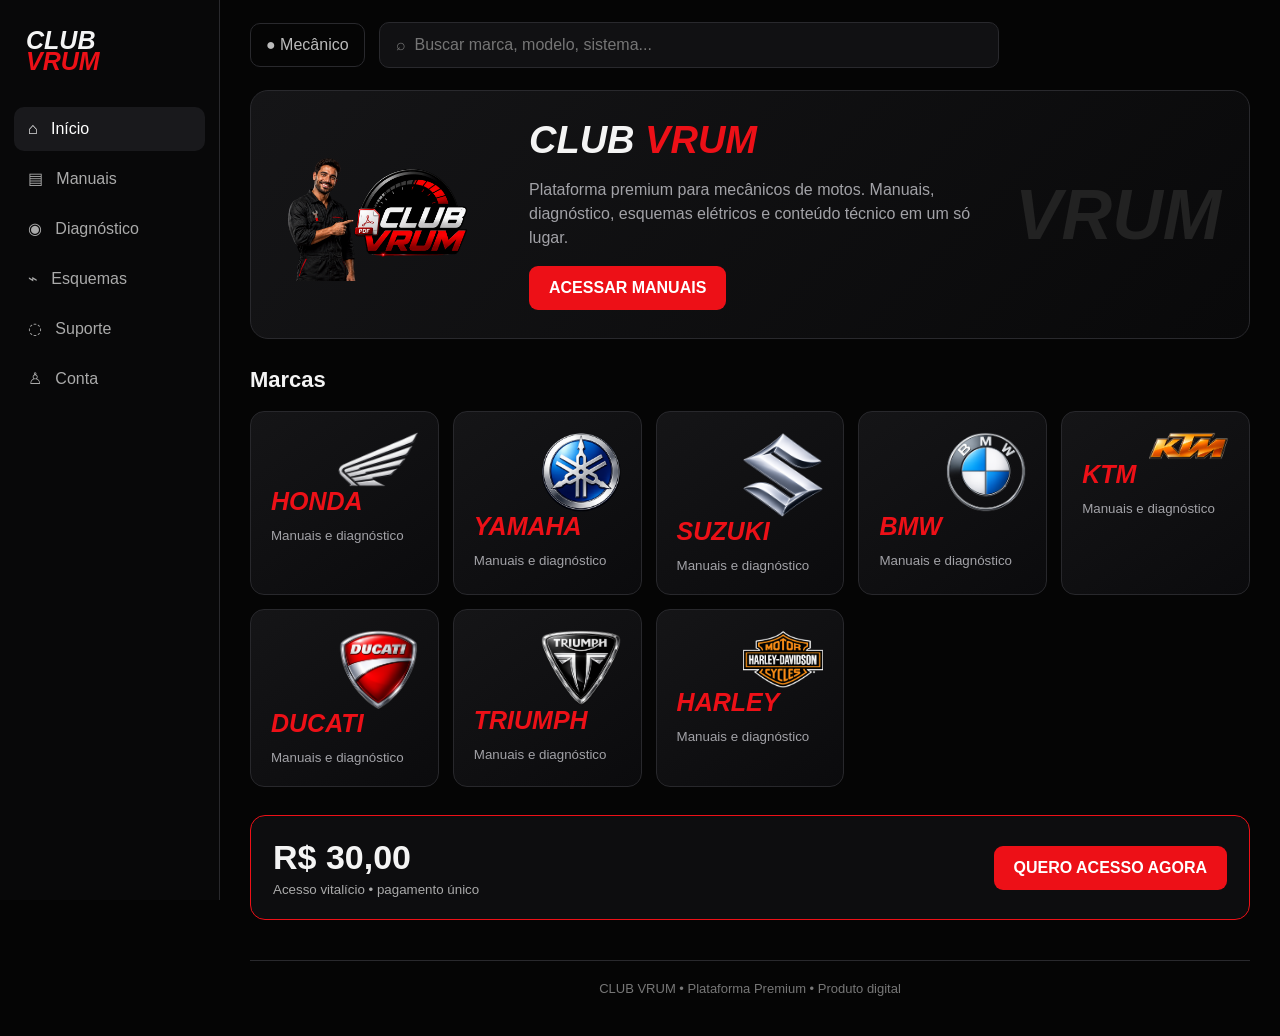
==== commit c918bf39: "add" ====
--- a/index.html
+++ b/index.html
@@ -2,37 +2,137 @@
 <html lang="pt-BR">
 <head>
 <meta charset="UTF-8">
-<meta name="viewport" content="width=device-width, initial-scale=1.0">
-<title>Cadastro</title>
-<link rel="stylesheet" href="login.css">
+<meta name="viewport" content="width=device-width, initial-scale=1, viewport-fit=cover">
+<title>CLUB VRUM</title>
+<link rel="stylesheet" href="style.css">
 </head>
+<body>
+<div class="app">
+<aside class="sidebar">
+    
+<div class="brand">CLUB <span>VRUM</span></div>
+<nav class="nav">
+<button class="active" onclick="showPage('inicio',this)">⌂ &nbsp; Início</button>
+<button onclick="showPage('manuais',this)">▤ &nbsp; Manuais</button>
+<button onclick="showPage('diagnostico',this)">◉ &nbsp; Diagnóstico</button>
+<button onclick="showPage('esquemas',this)">⌁ &nbsp; Esquemas</button>
+<button onclick="showPage('suporte',this)">◌ &nbsp; Suporte</button>
+<button onclick="showPage('conta',this)">♙ &nbsp; Conta</button>
+</nav>
+</aside>
 
-<body>
+<main class="main">
+<div class="top">
+<div class="user">● Mecânico</div>
+<input id="search" class="search" placeholder="⌕  Buscar marca, modelo, sistema..." oninput="filterBrands()">
+</div>
 
-<div class="login-container">
+<section id="inicio" class="page">
+<div class="hero">
+    <img src="img/logo.png" class="logo" alt=""><p></p>
+<div><h1>CLUB <span>VRUM</span></h1><p>Plataforma premium para mecânicos de motos. Manuais, diagnóstico, esquemas elétricos e conteúdo técnico em um só lugar.</p><button class="cta" onclick="openPage('manuais',1)">ACESSAR MANUAIS</button></div>
+<div class="hero-art">VRUM</div>
+</div>
+<div class="section"><h2>Marcas</h2><div class="grid" id="brands">
+<div class="card" data-key="honda"><img src="img/honda.png" class="marcas" alt=""><div class="brand-name">HONDA</div><small class="muted">Manuais e diagnóstico</small></div>
+<div class="card" data-key="yamaha"><img src="img/yamaha.png" class="marcas" alt=""><div class="brand-name">YAMAHA</div><small class="muted">Manuais e diagnóstico</small></div>
+<div class="card" data-key="suzuki"><img src="img/suzuki.png" class="marcas" alt=""><div class="brand-name">SUZUKI</div><small class="muted">Manuais e diagnóstico</small></div>
+<div class="card" data-key="bmw"><img src="img/bmw.png" class="marcas" alt=""><div class="brand-name">BMW</div><small class="muted">Manuais e diagnóstico</small></div>
+<div class="card" data-key="ktm"><img src="img/ktm.png" class="marcas" alt=""><div class="brand-name">KTM</div><small class="muted">Manuais e diagnóstico</small></div>
+<div class="card" data-key="ducati"><img src="img/ducati.png" class="marcas" alt=""><div class="brand-name">DUCATI</div><small class="muted">Manuais e diagnóstico</small></div>
+<div class="card" data-key="triumph"><img src="img/triumph.png" class="marcas" alt=""><div class="brand-name">TRIUMPH</div><small class="muted">Manuais e diagnóstico</small></div>
+<div class="card" data-key="harley"><img src="img/harley.png" class="marcas" alt=""><div class="brand-name">HARLEY</div><small class="muted">Manuais e diagnóstico</small></div>
+</div></div>
+<div class="price"><div><strong>R$ 30,00</strong><small>Acesso vitalício • pagamento único</small></div><button class="cta" onclick="alert('Área de pagamento demonstrativa. Integre seu checkout aqui.')">QUERO ACESSO AGORA</button></div>
+</section>
 
-    <img src="img/logo-01.png" class="logo">
 
-    <h4>CLUB <span>VRUM</span></h4>
-    <p>Crie sua conta</p>
 
-    <input type="text" id="nome" placeholder="Nome completo">
 
-    <input type="email" id="email" placeholder="E-mail">
 
-    <input type="password" id="senha" placeholder="Senha">
 
-    <button onclick="cadastrar()">
-        CADASTRAR
-    </button>
 
-    <button class="cadastro-btn" onclick="window.location.href='login.html'">
-        VOLTAR
-    </button>
+<section
+id="manuais"
+class="page"
+style="display:none"
+>
+
+
+
+<div class="card drive-search">
+
+<div class="field">
+<img src="img/caixa-01.png" class="logo" alt="">
+
+<label for="driveSearch">
+<h4>Atenção: É necessário possuir uma conta no Google Drive para armazenar e gerenciar os manuais. Após criar sua conta, você poderá fazer o upload dos arquivos.</h4><p>
+    Buscar manual no Google Drive
+  </p>
+
+</label>
+
+<input
+id="driveSearch"
+placeholder="Ex.: Honda-cb-300"
+onkeydown="if(event.key==='Enter') searchDrive()"
+>
 
 </div>
 
-<script src="cadastro.js"></script>
+
+<button
+class="cta"
+onclick="searchDrive()"
+>
+BUSCAR PDFs
+</button>
+
+
+<div
+id="driveStatus"
+class="diagnostic-result"
+>
+</div>
+
+<div
+    id="driveResults"
+    class="drive-results"
+>
+</div>
+
+</div>
+
+</section>
+
+
+
+
+
+
+<section id="diagnostico" class="page" style="display:none">
+<h1>Diagnóstico</h1><p>Selecione uma marca e modelo para iniciar uma consulta técnica.</p>
+<div class="card form-card">
+<div class="field"><label for="marca">Marca da motocicleta</label>
+<select id="marca" onchange="loadModels()"><option value="">Selecione uma marca...</option><option>Honda</option><option>Yamaha</option><option>Suzuki</option><option>BMW</option><option>KTM</option><option>Ducati</option><option>Triumph</option><option>Harley-Davidson</option></select></div>
+<div class="field"><label for="modelo">Modelo</label>
+<select id="modelo" disabled><option value="">Primeiro selecione a marca...</option></select></div>
+<button class="cta" onclick="startDiagnostic()">INICIAR DIAGNÓSTICO</button>
+<div id="result" class="diagnostic-result"></div>
+</div>
+</section>
+
+<section id="esquemas" class="page" style="display:none"><h1>Esquemas Elétricos</h1><p>Acesso organizado aos esquemas por marca e modelo.</p><div class="grid"><div class="card"><b>⚡ Injeção eletrônica</b><p>Diagramas e conexões.</p></div><div class="card"><b>⚡ Sistema de carga</b><p>Alternador e regulador.</p></div><div class="card"><b>⚡ Partida</b><p>Relés e motor de partida.</p></div></div></section>
+
+<section id="suporte" class="page" style="display:none"><h1>Suporte Técnico</h1><p>Central de atendimento e orientação para membros.</p><div class="card"><h3>Precisa de ajuda?</h3><p>Entre em contato pelo WhatsApp para atendimento.</p><button class="cta" onclick="window.open('https://wa.me/5561995906710','_blank')">ABRIR WHATSAPP</button></div></section>
+
+<section id="conta" class="page" style="display:none"><h1>Minha Conta</h1><div class="card"><h3>Acesso vitalício</h3><p>Plano ativo • Pagamento único</p><button class="cta">GERENCIAR ACESSO</button></div></section>
+
+<div class="footer">CLUB VRUM • Plataforma Premium • Produto digital</div>
+</main>
+</div>
+
+<script src="script.js"></script>
 
 </body>
 </html>
--- a/style.css
+++ b/style.css
@@ -0,0 +1,163 @@
+:root{--bg:#050505;--panel:#101012;--panel2:#171719;--red:#ed1017;--text:#f4f4f4;--muted:#a2a2a7;--line:#29292d}
+*{box-sizing:border-box}html,body{margin:0;min-height:100%;background:var(--bg);color:var(--text);font-family:Arial,Helvetica,sans-serif}
+button,input,select{font:inherit}button{cursor:pointer}
+.app{min-height:100vh;display:flex}.sidebar{position:fixed;left:0;top:0;bottom:0;width:220px;background:#080809;border-right:1px solid var(--line);padding:22px 14px;z-index:10}
+.brand{font-size:25px;font-weight:900;font-style:italic;line-height:.85;margin:8px 12px 34px}.brand span{display:block;color:var(--red)}
+.nav button{display:block;width:100%;border:0;background:transparent;color:#aaa;text-align:left;border-radius:10px;padding:13px 14px;margin:5px 0}.nav button:hover,.nav button.active{background:#19191c;color:#fff}
+.main{margin-left:220px;width:calc(100% - 220px);min-width:0;padding:22px 30px 40px}.top{display:flex;gap:14px;align-items:center;margin-bottom:22px}.search{width:min(620px,100%);background:#111113;border:1px solid var(--line);border-radius:10px;padding:13px 16px;color:#fff;outline:0}.search:focus{border-color:#555}.user{border:1px solid var(--line);border-radius:10px;padding:12px 15px;color:#bbb;white-space:nowrap}
+.page{max-width:1000px}.page h1{font-size:40px;margin:20px 0 10px}.page p{color:var(--muted);line-height:1.5}.hero{padding:28px;border:1px solid var(--line);border-radius:18px;background:linear-gradient(135deg,#151517,#09090a);display:flex;justify-content:space-between;gap:25px;align-items:center}.hero h1{margin:0;font-size:38px;font-style:italic}.hero h1 span{color:var(--red)}.hero-art{font-size:70px;font-weight:900;font-style:italic;color:#222}
+.section{margin-top:28px}.section h2{font-size:22px}.grid{display:grid;grid-template-columns:repeat(auto-fit,minmax(160px,1fr));gap:14px}.card{background:linear-gradient(145deg,#151517,#0b0b0d);border:1px solid #28282c;border-radius:14px;padding:20px;min-width:0}.brand-name{font-size:25px;font-weight:900;font-style:italic;color:var(--red);margin-bottom:10px}.muted{color:var(--muted)}
+.cta{background:var(--red);color:white;border:0;border-radius:9px;padding:13px 20px;font-weight:bold}.cta:hover{background:#ff1c23}
+.price{display:flex;align-items:center;justify-content:space-between;gap:20px;margin-top:28px;padding:22px;border:1px solid var(--red);border-radius:15px;background:#0d0d0f}.price strong{font-size:34px}.price small{display:block;color:#aaa;margin-top:5px}
+.form-card{max-width:700px;padding:24px;margin-top:24px}.field{margin-bottom:18px}.field label{display:block;color:#ddd;font-size:14px;margin-bottom:8px}.field select,.field input{width:100%;height:54px;background:#151517;border:1px solid #303035;border-radius:10px;color:#fff;padding:0 15px;outline:0}.field select:focus,.field input:focus{border-color:var(--red)}.diagnostic-result{display:none;margin-top:18px;padding:16px;border:1px solid #333;border-radius:10px;background:#111;color:#ddd}
+.footer{margin-top:40px;padding-top:20px;border-top:1px solid var(--line);text-align:center;color:#777;font-size:13px}
+@media(max-width:760px){
+.sidebar{width:74px;padding:14px 8px}.brand{font-size:14px;margin:10px 5px 28px}.nav button{font-size:0;text-align:center;padding:15px 5px}.nav button:first-letter{font-size:21px}
+.main{margin-left:74px;width:calc(100% - 74px);padding:16px 14px 35px}.top{display:block}.user{display:inline-block;margin-bottom:12px}.search{width:100%}
+.hero{display:block;padding:20px}.hero h1{font-size:30px}.hero-art{display:none}.page h1{font-size:34px}.grid{grid-template-columns:1fr 1fr}.card{padding:16px}.price{display:block}.price .cta{width:100%;margin-top:15px}.form-card{padding:18px}
+}
+@media(max-width:420px){.grid{grid-template-columns:1fr}.page h1{font-size:31px}.form-card{margin-top:18px}.cta{width:100%}}
+
+
+
+
+.drive-results{
+    display:grid;
+    gap:15px;
+    margin-top:20px;
+}
+
+.pdf-card{
+    background:#141414;
+    border:1px solid #2a2a2a;
+    border-radius:12px;
+    padding:18px;
+}
+
+.pdf-title{
+    font-size:10px;
+    font-weight:600;
+    color:#fff;
+    margin-bottom:10px;
+    word-break:break-word;
+}
+
+.pdf-icon{
+    width:48px;
+    height:48px;
+    border-radius:10px;
+    background:#d60000;
+    color:#fff;
+    display:flex;
+    align-items:center;
+    justify-content:center;
+    font-weight:bold;
+    margin-bottom:12px;
+}
+
+.success-box{
+    display:block;
+    padding:12px;
+    background:#113a18;
+    border:1px solid #2dbb57;
+    border-radius:10px;
+    color:#9df5b7;
+}
+
+.error-box{
+    display:block;
+    padding:12px;
+    background:#3a1111;
+    border:1px solid #ff4d4d;
+    border-radius:10px;
+    color:#ffd0d0;
+}
+
+
+
+
+html,
+body{
+    width:100%;
+    overflow-x:hidden;
+}
+
+*{
+    max-width:100%;
+}
+
+.app{
+    width:100%;
+    overflow-x:hidden;
+}
+
+.main{
+    overflow-x:hidden;
+}
+
+.page{
+    width:100%;
+    max-width:100%;
+}
+
+.drive-results{
+    width:100%;
+    display:grid;
+    grid-template-columns:1fr;
+    gap:15px;
+}
+
+.pdf-card{
+    width:100%;
+    overflow:hidden;
+    word-break:break-word;
+}
+
+.pdf-title{
+    word-break:break-word;
+    overflow-wrap:anywhere;
+}
+
+
+
+
+.loader{
+    width:40px;
+    height:40px;
+    margin:0 auto 15px;
+    border:4px solid #333;
+    border-top:4px solid #ed1017;
+    border-radius:50%;
+    animation:giro .8s linear infinite;
+}
+
+@keyframes giro{
+    to{
+        transform:rotate(360deg);
+    }
+}
+
+
+.logo {
+    width: 200px;
+    height: auto;
+    display: block;
+    margin: 0 auto;
+}
+
+
+
+
+.marcas {
+    width: 80px;
+    height: auto;
+    display: block;
+    margin-left: auto;
+margin-right: 0;
+}
+
+
+
+
+
+
